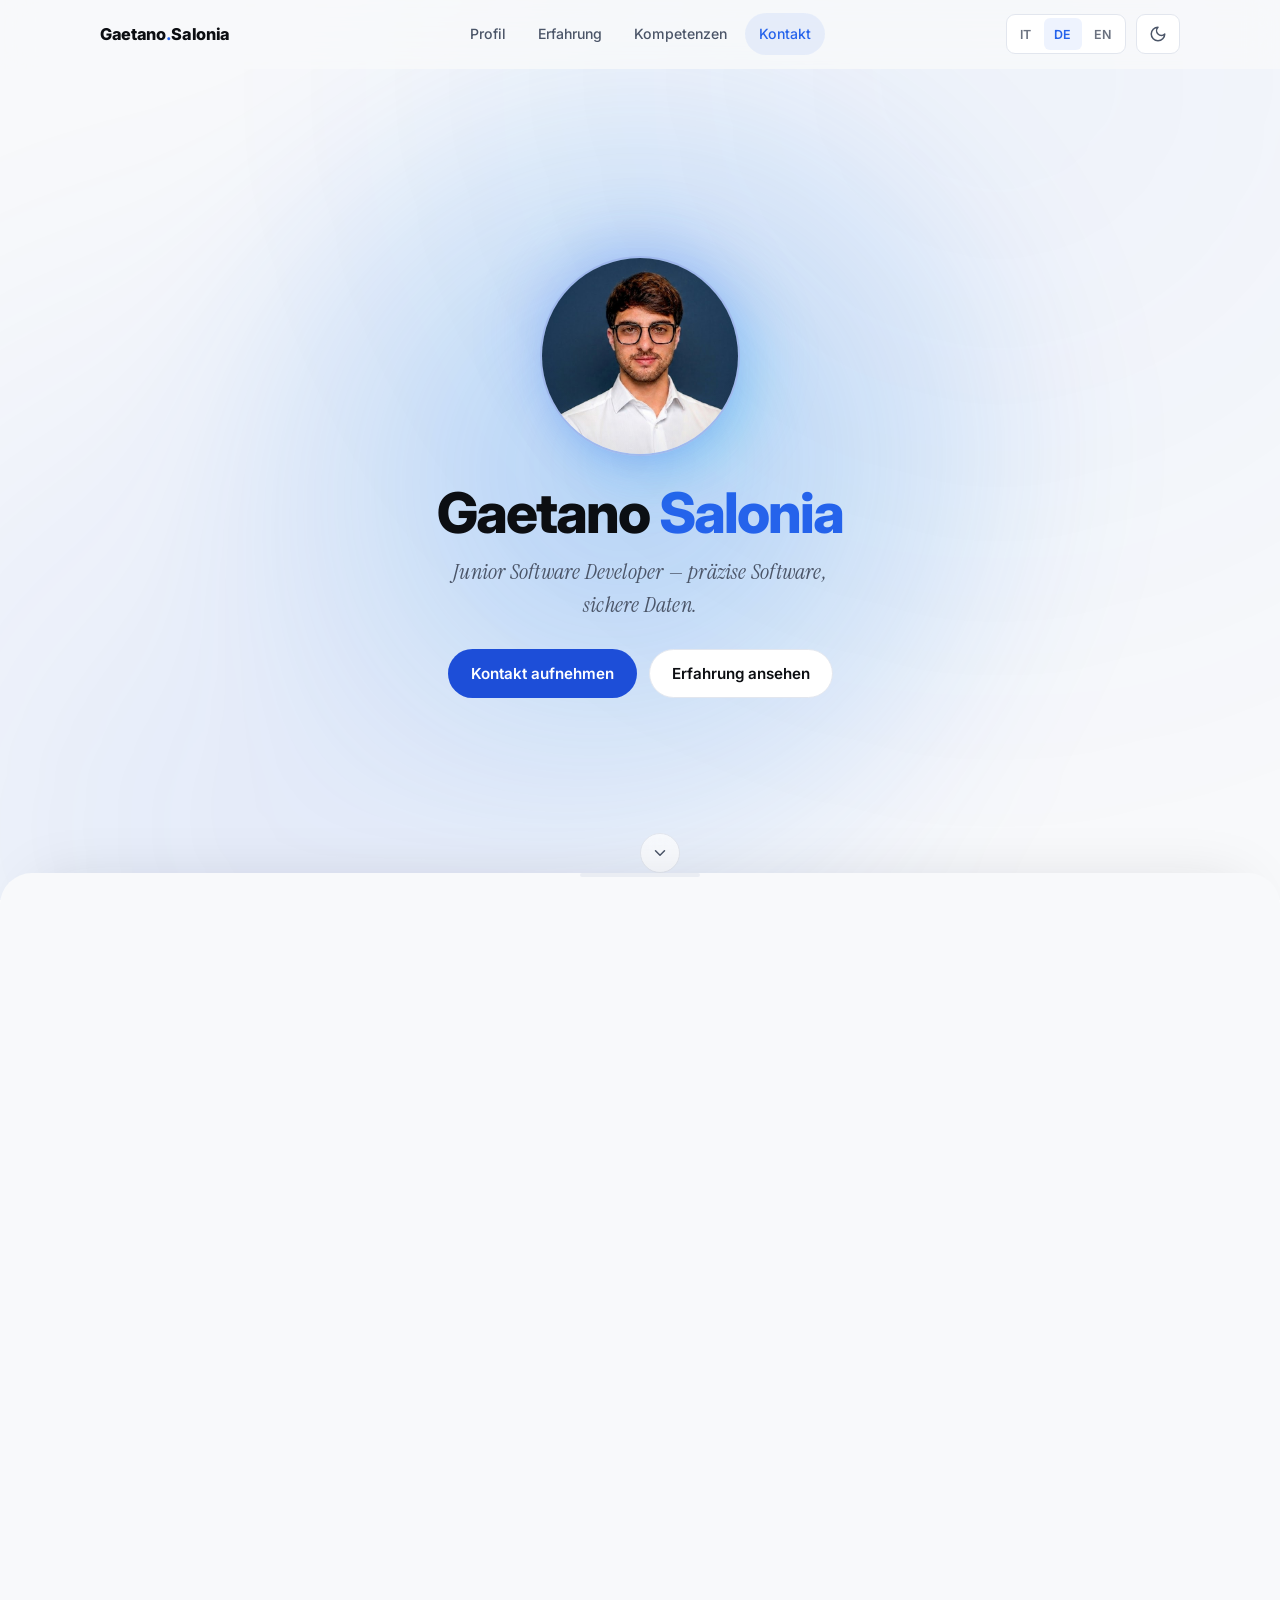
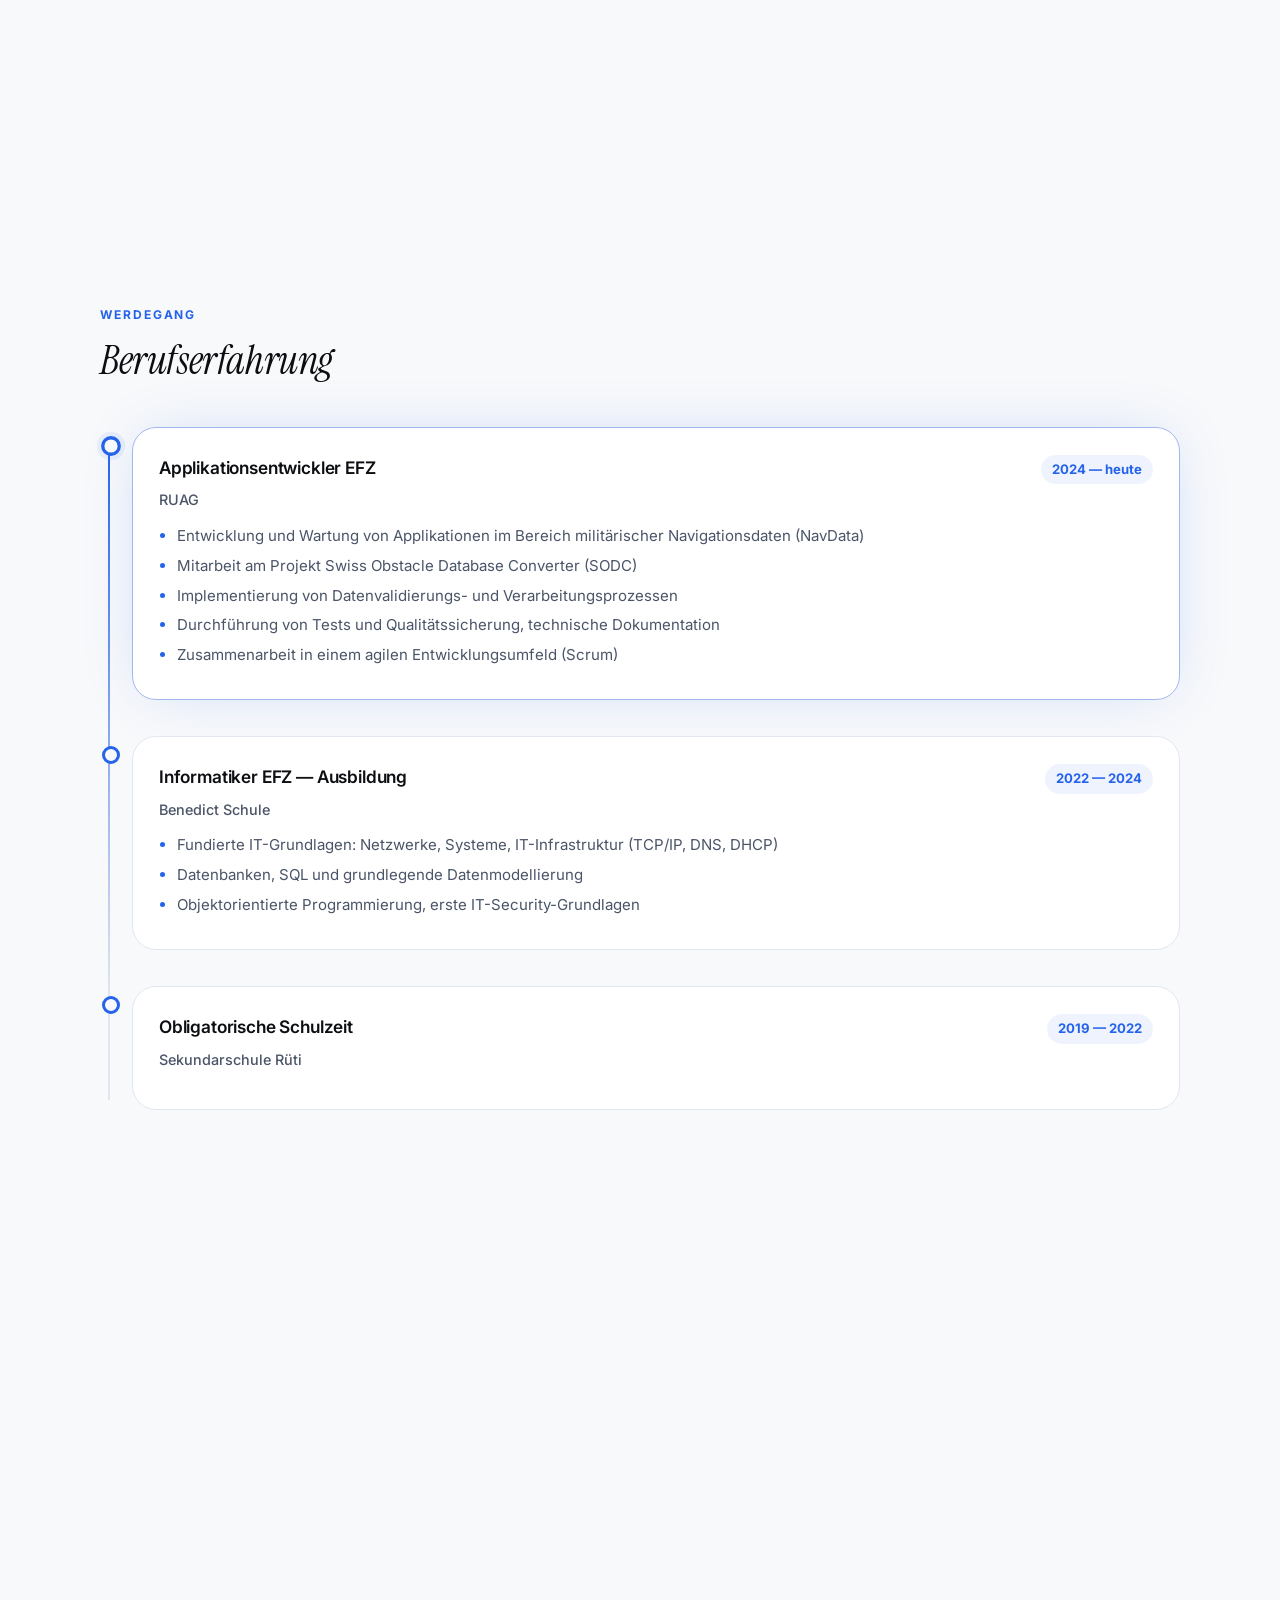
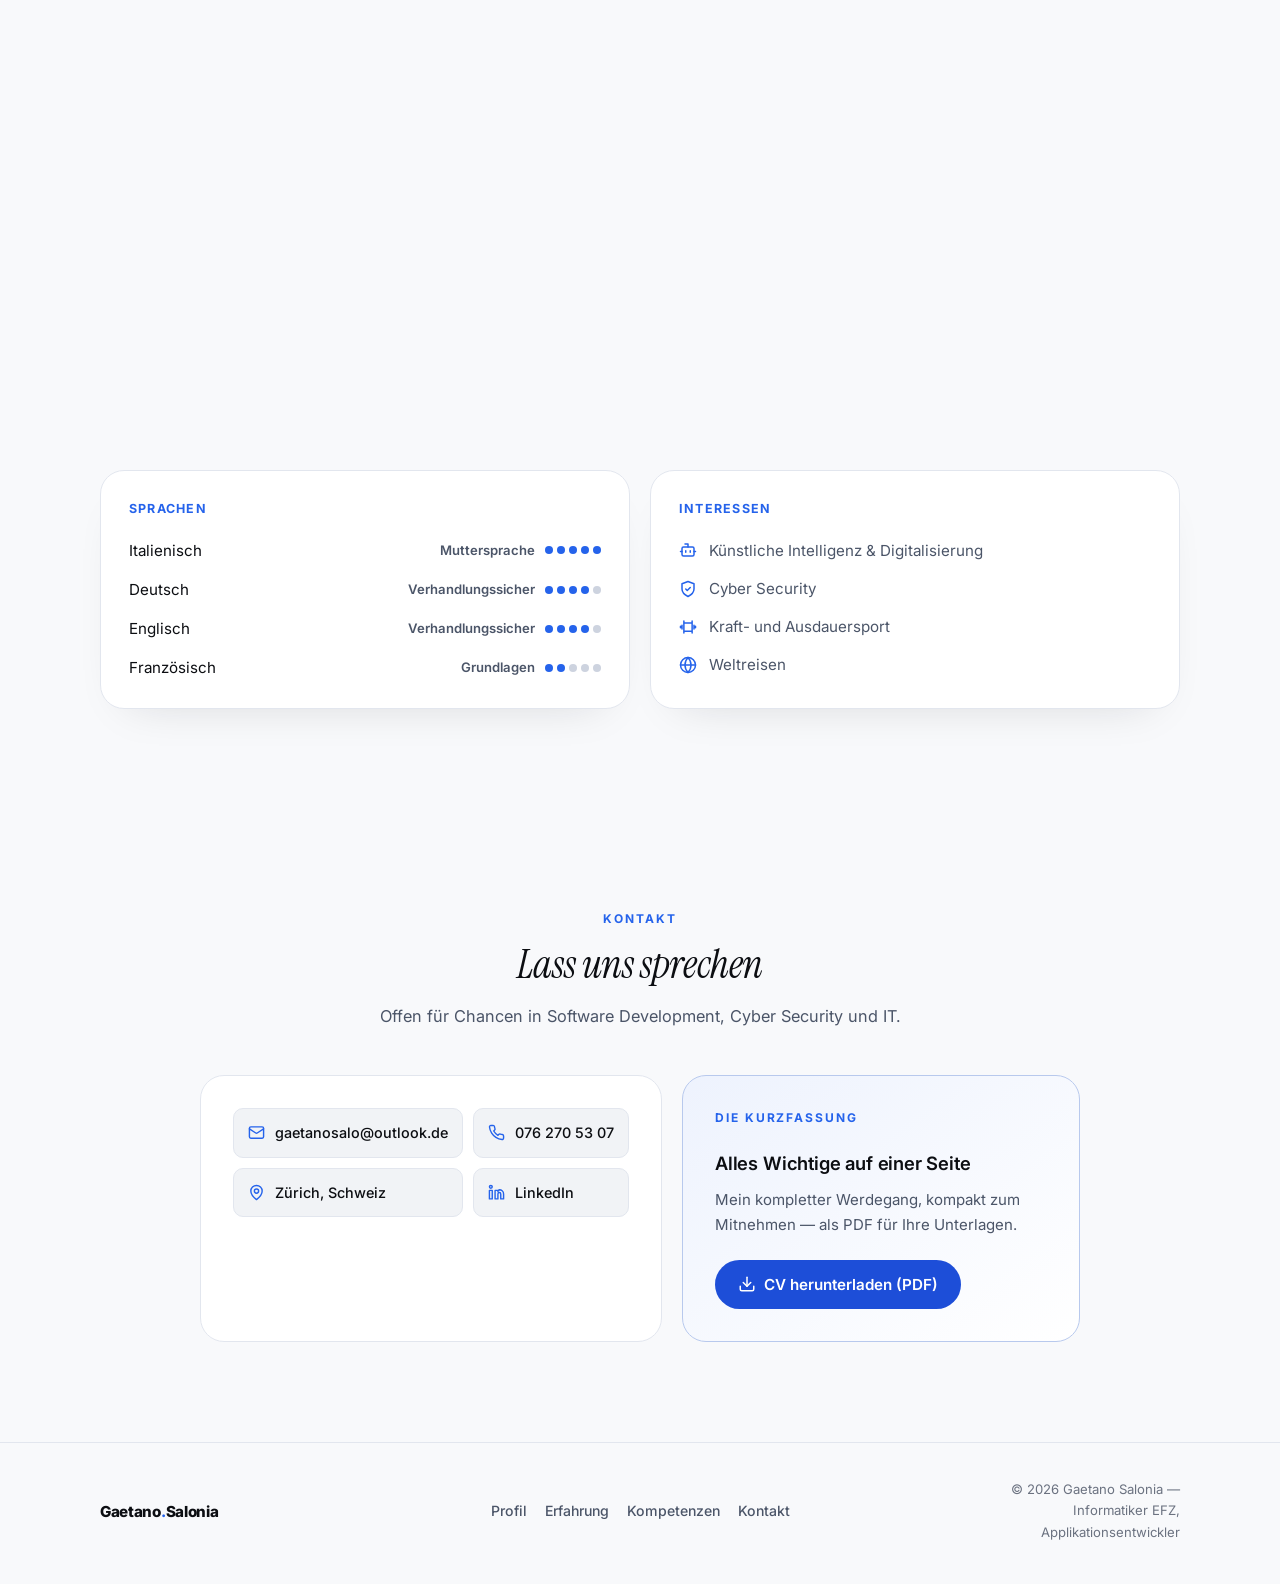
==== index.html @ 96f7722b "Redesign portfolio with minimal landing and split production assets. Refactor the site into index.ht" ====
<!DOCTYPE html>
<html lang="de" data-theme="dark">
<head>
  <meta charset="UTF-8" />
  <meta name="viewport" content="width=device-width, initial-scale=1.0" />
  <title>Gaetano Salonia — Applikationsentwickler EFZ</title>
  <meta name="description" content="Portfolio von Gaetano Salonia, Applikationsentwickler EFZ mit Fokus auf Softwareentwicklung, Datenqualität und Cyber Security." />
  <meta property="og:title" content="Gaetano Salonia — Applikationsentwickler EFZ" />
  <meta property="og:description" content="Portfolio von Gaetano Salonia — Junior Software Developer mit Fokus auf präzise Software, sichere Daten und Cyber Security." />
  <meta property="og:type" content="website" />
  <meta property="og:locale" content="de_CH" />
  <meta name="twitter:card" content="summary_large_image" />
  <link rel="icon" href="favicon.svg" type="image/svg+xml" />
  <link rel="preconnect" href="https://fonts.googleapis.com" />
  <link rel="preconnect" href="https://fonts.gstatic.com" crossorigin />
  <link href="https://fonts.googleapis.com/css2?family=Instrument+Serif:ital@0;1&family=Inter:wght@300;400;500;600;700;800&display=swap" rel="stylesheet" />
  <link rel="stylesheet" href="css/styles.css" />
</head>
<body>
<div class="scroll-progress" aria-hidden="true"></div>

  <nav class="nav" id="siteNav" aria-label="Hauptnavigation">
    <div class="container nav-inner">
      <a class="brand" href="#top">Gaetano<span>.</span>Salonia</a>
      <div class="menu" id="menu">
        <a href="#profil" data-i18n="nav.profil">Profil</a>
        <a href="#erfahrung" data-i18n="nav.erfahrung">Erfahrung</a>
        <a href="#kompetenzen" data-i18n="nav.kompetenzen">Kompetenzen</a>
        <a href="#kontakt" data-i18n="nav.kontakt">Kontakt</a>
      </div>
      <div class="nav-tools">
        <button class="menu-toggle" id="menuToggle" aria-label="Menü öffnen" aria-expanded="false" aria-controls="menu">
          <span class="menu-toggle-bar"></span>
          <span class="menu-toggle-bar"></span>
        </button>
        <div class="lang-switch" role="group" aria-label="Sprache wählen">
          <button class="lang-btn" data-lang="it">IT</button>
          <button class="lang-btn active" data-lang="de">DE</button>
          <button class="lang-btn" data-lang="en">EN</button>
        </div>
        <button class="theme-toggle" id="themeToggle" aria-label="Farbschema wechseln">
          <svg class="icon-sun" xmlns="http://www.w3.org/2000/svg" viewBox="0 0 24 24" fill="none" stroke="currentColor" stroke-width="2" stroke-linecap="round" stroke-linejoin="round"><circle cx="12" cy="12" r="4"/><path d="M12 2v2M12 20v2M4.93 4.93l1.41 1.41M17.66 17.66l1.41 1.41M2 12h2M20 12h2M6.34 17.66l-1.41 1.41M19.07 4.93l-1.41 1.41"/></svg>
          <svg class="icon-moon" xmlns="http://www.w3.org/2000/svg" viewBox="0 0 24 24" fill="none" stroke="currentColor" stroke-width="2" stroke-linecap="round" stroke-linejoin="round"><path d="M12 3a6 6 0 0 0 9 9 9 9 0 1 1-9-9Z"/></svg>
        </button>
      </div>
    </div>
  </nav>

  <div class="hero-bg" aria-hidden="true"></div>

  <header class="hero" id="top">
    <div class="hero-inner">
      <div class="hero-photo reveal" style="--reveal-delay: 0ms;">
        <div class="photo-clip">
          <img class="hero-img hero-img--dark" src="assets/photo-dark.png" alt="Porträtfoto von Gaetano Salonia" width="600" height="600" decoding="async" />
          <img class="hero-img hero-img--light" src="assets/photo-light.png" alt="Porträtfoto von Gaetano Salonia" width="600" height="600" decoding="async" />
        </div>
      </div>
      <h1 class="reveal" style="--reveal-delay: 80ms;">Gaetano <span class="accent">Salonia</span></h1>
      <p class="hero-tagline reveal" style="--reveal-delay: 140ms;" data-i18n="hero.tagline">Junior Software Developer — präzise Software, sichere Daten.</p>
      <div class="cta-row reveal" style="--reveal-delay: 200ms;">
        <a class="btn primary" href="#kontakt" data-i18n="hero.btn1">Kontakt aufnehmen</a>
        <a class="btn" href="#erfahrung" data-i18n="hero.btn2">Erfahrung ansehen</a>
      </div>
    </div>
    <a class="hero-scroll reveal" href="#profil" aria-label="Nach unten scrollen" style="--reveal-delay: 280ms;">
      <svg xmlns="http://www.w3.org/2000/svg" viewBox="0 0 24 24" fill="none" stroke="currentColor" stroke-width="2" stroke-linecap="round" stroke-linejoin="round"><path d="m6 9 6 6 6-6"/></svg>
    </a>
  </header>
  <main class="site-main">

  <section id="profil" class="section container">
    <header class="section-head reveal">
      <div class="eyebrow" data-i18n="profil.eyebrow">Profil</div>
      <h2 data-i18n="profil.title">Wer ich bin</h2>
    </header>
    <div class="profile-body reveal">
      <p class="section-lead" data-i18n="profil.text">
      Motiviert, lernbereit und eigenständig — ich bin überzeugt, durch mein Engagement einen echten Mehrwert für Ihr Unternehmen zu schaffen. Fundierte Erfahrung mit sicherheitsrelevanten Daten und Prozessen im Bereich militärischer Navigationsdaten, mit besonderem Interesse an Cyber Security.
      </p>
    <div class="highlights">
      <div class="highlight reveal">
        <div class="icon">
          <svg xmlns="http://www.w3.org/2000/svg" viewBox="0 0 24 24" fill="none" stroke="currentColor" stroke-width="2" stroke-linecap="round" stroke-linejoin="round"><circle cx="12" cy="12" r="10"/><circle cx="12" cy="12" r="6"/><circle cx="12" cy="12" r="2"/></svg>
        </div>
        <h3 data-i18n="hl1.title">Präzision</h3>
        <p data-i18n="hl1.text">Arbeit mit Navigationsdaten hat mich gelehrt, worauf es wirklich ankommt: Genauigkeit in jedem Detail.</p>
      </div>
      <div class="highlight reveal" style="--reveal-delay: 80ms;">
        <div class="icon">
          <svg xmlns="http://www.w3.org/2000/svg" viewBox="0 0 24 24" fill="none" stroke="currentColor" stroke-width="2" stroke-linecap="round" stroke-linejoin="round"><path d="M12 22s8-4 8-10V5l-8-3-8 3v7c0 6 8 10 8 10Z"/></svg>
        </div>
        <h3 data-i18n="hl2.title">Sicherheit</h3>
        <p data-i18n="hl2.text">Sicherheit beginnt mit sauberem Code — mein Ziel ist die Weiterentwicklung Richtung Cyber Security.</p>
      </div>
      <div class="highlight reveal" style="--reveal-delay: 160ms;">
        <div class="icon">
          <svg xmlns="http://www.w3.org/2000/svg" viewBox="0 0 24 24" fill="none" stroke="currentColor" stroke-width="2" stroke-linecap="round" stroke-linejoin="round"><path d="M22 12h-4l-3 9L9 3l-3 9H2"/></svg>
        </div>
        <h3 data-i18n="hl3.title">Lernbereitschaft</h3>
        <p data-i18n="hl3.text">Lernbereitschaft ist mein produktivstes Tool — neue Technologien nehme ich schnell und praxisnah auf.</p>
      </div>
    </div>
    </div>
  </section>

  <section id="erfahrung" class="section container">
    <header class="section-head reveal">
      <div class="eyebrow" data-i18n="erfahrung.eyebrow">Werdegang</div>
      <h2 data-i18n="erfahrung.title">Berufserfahrung</h2>
    </header>
    <div class="timeline">
      <div class="timeline-item timeline-item--current reveal">
        <article class="timeline-card">
          <div class="timeline-top">
            <h3 data-i18n="exp1.role">Applikationsentwickler EFZ</h3>
            <span class="timeline-date">2024 — <span data-i18n="exp1.now">heute</span></span>
          </div>
          <div class="timeline-org">RUAG</div>
          <ul>
            <li data-i18n="exp1.l1">Entwicklung und Wartung von Applikationen im Bereich militärischer Navigationsdaten (NavData)</li>
            <li data-i18n="exp1.l2">Mitarbeit am Projekt Swiss Obstacle Database Converter (SODC)</li>
            <li data-i18n="exp1.l3">Implementierung von Datenvalidierungs- und Verarbeitungsprozessen</li>
            <li data-i18n="exp1.l4">Durchführung von Tests und Qualitätssicherung, technische Dokumentation</li>
            <li data-i18n="exp1.l5">Zusammenarbeit in einem agilen Entwicklungsumfeld (Scrum)</li>
          </ul>
        </article>
      </div>
      <div class="timeline-item reveal" style="--reveal-delay: 80ms;">
        <article class="timeline-card">
          <div class="timeline-top">
            <h3 data-i18n="exp2.role">Informatiker EFZ — Ausbildung</h3>
            <span class="timeline-date">2022 — 2024</span>
          </div>
          <div class="timeline-org">Benedict Schule</div>
          <ul>
            <li data-i18n="exp2.l1">Fundierte IT-Grundlagen: Netzwerke, Systeme, IT-Infrastruktur (TCP/IP, DNS, DHCP)</li>
            <li data-i18n="exp2.l2">Datenbanken, SQL und grundlegende Datenmodellierung</li>
            <li data-i18n="exp2.l3">Objektorientierte Programmierung, erste IT-Security-Grundlagen</li>
          </ul>
        </article>
      </div>
      <div class="timeline-item reveal" style="--reveal-delay: 160ms;">
        <article class="timeline-card">
          <div class="timeline-top">
            <h3 data-i18n="exp3.role">Obligatorische Schulzeit</h3>
            <span class="timeline-date">2019 — 2022</span>
          </div>
          <div class="timeline-org">Sekundarschule Rüti</div>
        </article>
      </div>
    </div>
  </section>

  <section id="kompetenzen" class="section container">
    <header class="section-head reveal">
      <div class="eyebrow" data-i18n="komp.eyebrow">Skills</div>
      <h2 data-i18n="komp.title">Kompetenzen</h2>
    </header>
    <div class="skill-grid">
      <div class="skill-group reveal">
        <div class="skill-cat" data-i18n="cat.prog">Programmierung</div>
        <div class="chips">
          <span class="chip">C++</span><span class="chip">Java</span><span class="chip">JavaScript</span>
          <span class="chip">TypeScript</span><span class="chip">Python</span><span class="chip">SQL</span>
        </div>
      </div>
      <div class="skill-group reveal" style="--reveal-delay: 60ms;">
        <div class="skill-cat" data-i18n="cat.web">Web Technologien</div>
        <div class="chips">
          <span class="chip">HTML5</span><span class="chip">CSS3</span><span class="chip">React</span>
          <span class="chip">Node.js</span><span class="chip">REST APIs</span><span class="chip">JSON</span>
        </div>
      </div>
      <div class="skill-group reveal" style="--reveal-delay: 120ms;">
        <div class="skill-cat" data-i18n="cat.db">Datenbanken &amp; Systeme</div>
        <div class="chips">
          <span class="chip" data-i18n="chip.datamodel">SQL &amp; Datenmodellierung</span><span class="chip" data-i18n="chip.datavalid">Datenvalidierung</span>
          <span class="chip">Windows</span><span class="chip">Linux</span>
        </div>
      </div>
      <div class="skill-group reveal" style="--reveal-delay: 180ms;">
        <div class="skill-cat" data-i18n="cat.net">Netzwerke &amp; Sicherheit</div>
        <div class="chips">
          <span class="chip">TCP/IP</span><span class="chip">DNS</span><span class="chip">DHCP</span>
          <span class="chip" data-i18n="chip.itsec">IT-Sicherheitsgrundlagen</span>
        </div>
      </div>
      <div class="skill-group reveal" style="--reveal-delay: 240ms;">
        <div class="skill-cat" data-i18n="cat.tools">Tools &amp; Methoden</div>
        <div class="chips">
          <span class="chip">Git</span><span class="chip">Docker</span><span class="chip">Microsoft 365</span>
          <span class="chip" data-i18n="chip.ai">KI-gestützte Automatisierung</span><span class="chip">Scrum</span>
        </div>
      </div>
      <div class="skill-group reveal" style="--reveal-delay: 300ms;">
        <div class="skill-cat" data-i18n="cat.soft">Soft Skills</div>
        <div class="chips">
          <span class="chip" data-i18n="chip.learn">Hohe Lernbereitschaft</span><span class="chip" data-i18n="chip.team">Teamfähigkeit</span>
          <span class="chip" data-i18n="chip.analytic">Analytisches Denken</span><span class="chip" data-i18n="chip.self">Selbstständigkeit</span>
        </div>
      </div>
    </div>
  </section>

  <section class="section container">
    <div class="grid-2">
      <div class="card reveal">
        <div class="skill-cat" data-i18n="lang.title">Sprachen</div>
        <div class="lang-list">
          <div class="lang-item">
            <span data-i18n="lang.it">Italienisch</span>
            <div class="lang-level"><span data-i18n="level.native">Muttersprache</span><div class="level-dots"><i class="on"></i><i class="on"></i><i class="on"></i><i class="on"></i><i class="on"></i></div></div>
          </div>
          <div class="lang-item">
            <span data-i18n="lang.de">Deutsch</span>
            <div class="lang-level"><span data-i18n="level.fluent">Verhandlungssicher</span><div class="level-dots"><i class="on"></i><i class="on"></i><i class="on"></i><i class="on"></i><i></i></div></div>
          </div>
          <div class="lang-item">
            <span data-i18n="lang.en">Englisch</span>
            <div class="lang-level"><span data-i18n="level.fluent2">Verhandlungssicher</span><div class="level-dots"><i class="on"></i><i class="on"></i><i class="on"></i><i class="on"></i><i></i></div></div>
          </div>
          <div class="lang-item">
            <span data-i18n="lang.fr">Französisch</span>
            <div class="lang-level"><span data-i18n="level.basic">Grundlagen</span><div class="level-dots"><i class="on"></i><i class="on"></i><i></i><i></i><i></i></div></div>
          </div>
        </div>
      </div>
      <div class="card reveal" style="--reveal-delay: 100ms;">
        <div class="skill-cat" data-i18n="interests.title">Interessen</div>
        <ul class="interest-list">
          <li>
            <svg xmlns="http://www.w3.org/2000/svg" viewBox="0 0 24 24" fill="none" stroke="currentColor" stroke-width="2" stroke-linecap="round" stroke-linejoin="round"><path d="M12 8V4H8"/><rect width="16" height="12" x="4" y="8" rx="2"/><path d="M2 14h2M20 14h2M15 13v2M9 13v2"/></svg>
            <span data-i18n="interests.i1">Künstliche Intelligenz &amp; Digitalisierung</span>
          </li>
          <li>
            <svg xmlns="http://www.w3.org/2000/svg" viewBox="0 0 24 24" fill="none" stroke="currentColor" stroke-width="2" stroke-linecap="round" stroke-linejoin="round"><path d="M12 22s8-4 8-10V5l-8-3-8 3v7c0 6 8 10 8 10Z"/><path d="m9 12 2 2 4-4"/></svg>
            <span data-i18n="interests.i2">Cyber Security</span>
          </li>
          <li>
            <svg xmlns="http://www.w3.org/2000/svg" viewBox="0 0 24 24" fill="none" stroke="currentColor" stroke-width="2" stroke-linecap="round" stroke-linejoin="round"><path d="M6.5 6.5h11M6.5 17.5h11M4 9.5v5M20 9.5v5M2 11v2M22 11v2M6.5 4v16M17.5 4v16"/></svg>
            <span data-i18n="interests.i3">Kraft- und Ausdauersport</span>
          </li>
          <li>
            <svg xmlns="http://www.w3.org/2000/svg" viewBox="0 0 24 24" fill="none" stroke="currentColor" stroke-width="2" stroke-linecap="round" stroke-linejoin="round"><circle cx="12" cy="12" r="10"/><path d="M12 2a14.5 14.5 0 0 0 0 20 14.5 14.5 0 0 0 0-20"/><path d="M2 12h20"/></svg>
            <span data-i18n="interests.i4">Weltreisen</span>
          </li>
        </ul>
      </div>
    </div>
  </section>

  <section id="kontakt" class="section contact container">
    <header class="section-head section-head--center reveal">
      <div class="eyebrow" data-i18n="contact.eyebrow">Kontakt</div>
      <h2 data-i18n="contact.title">Lass uns sprechen</h2>
      <p class="section-lead" data-i18n="contact.subtitle">Offen für Chancen in Software Development, Cyber Security und IT.</p>
    </header>
    <div class="contact-panel reveal">
      <div class="panel-card contact-card">
        <div class="contact-links">
          <a href="mailto:gaetanosalo@outlook.de">
            <svg xmlns="http://www.w3.org/2000/svg" viewBox="0 0 24 24" fill="none" stroke="currentColor" stroke-width="2" stroke-linecap="round" stroke-linejoin="round"><rect width="20" height="16" x="2" y="4" rx="2"/><path d="m22 7-8.97 5.7a1.94 1.94 0 0 1-2.06 0L2 7"/></svg>
            <span>gaetanosalo@outlook.de</span>
          </a>
          <a href="tel:+41762705307">
            <svg xmlns="http://www.w3.org/2000/svg" viewBox="0 0 24 24" fill="none" stroke="currentColor" stroke-width="2" stroke-linecap="round" stroke-linejoin="round"><path d="M22 16.92v3a2 2 0 0 1-2.18 2 19.79 19.79 0 0 1-8.63-3.07 19.5 19.5 0 0 1-6-6 19.79 19.79 0 0 1-3.07-8.67A2 2 0 0 1 4.11 2h3a2 2 0 0 1 2 1.72 12.84 12.84 0 0 0 .7 2.81 2 2 0 0 1-.45 2.11L8.09 9.91a16 16 0 0 0 6 6l1.27-1.27a2 2 0 0 1 2.11-.45 12.84 12.84 0 0 0 2.81.7A2 2 0 0 1 22 16.92z"/></svg>
            <span>076 270 53 07</span>
          </a>
          <a href="https://maps.google.com/?q=Z%C3%BCrich" target="_blank" rel="noopener">
            <svg xmlns="http://www.w3.org/2000/svg" viewBox="0 0 24 24" fill="none" stroke="currentColor" stroke-width="2" stroke-linecap="round" stroke-linejoin="round"><path d="M20 10c0 6-8 12-8 12s-8-6-8-12a8 8 0 0 1 16 0Z"/><circle cx="12" cy="10" r="3"/></svg>
            <span data-i18n="contact.location">Zürich, Schweiz</span>
          </a>
          <a href="https://www.linkedin.com/in/gaetano-salonia" target="_blank" rel="noopener">
            <svg xmlns="http://www.w3.org/2000/svg" viewBox="0 0 24 24" fill="none" stroke="currentColor" stroke-width="2" stroke-linecap="round" stroke-linejoin="round"><path d="M16 8a6 6 0 0 1 6 6v7h-4v-7a2 2 0 0 0-2-2 2 2 0 0 0-2 2v7h-4V9h4v1.5A6 6 0 0 1 16 8z"/><rect width="4" height="12" x="2" y="9"/><circle cx="4" cy="4" r="2"/></svg>
            <span>LinkedIn</span>
          </a>
        </div>
      </div>
      <div class="panel-card cv-card">
        <div class="eyebrow" data-i18n="cv.eyebrow">Die Kurzfassung</div>
        <h3 data-i18n="cv.title">Alles Wichtige auf einer Seite</h3>
        <p data-i18n="cv.text">Mein kompletter Werdegang, kompakt zum Mitnehmen — als PDF für Ihre Unterlagen.</p>
        <a class="btn primary" href="cv-gaetano-salonia.pdf" download>
          <svg xmlns="http://www.w3.org/2000/svg" viewBox="0 0 24 24" fill="none" stroke="currentColor" stroke-width="2" stroke-linecap="round" stroke-linejoin="round"><path d="M21 15v4a2 2 0 0 1-2 2H5a2 2 0 0 1-2-2v-4"/><polyline points="7 10 12 15 17 10"/><line x1="12" x2="12" y1="15" y2="3"/></svg>
          <span data-i18n="cv.btn">CV herunterladen (PDF)</span>
        </a>
      </div>
    </div>
  </section>
  </main>

  <footer class="footer">
    <div class="container footer-inner">
      <a class="footer-brand" href="#top">Gaetano<span>.</span>Salonia</a>
      <nav class="footer-nav" aria-label="Footer">
        <a href="#profil" data-i18n="nav.profil">Profil</a>
        <a href="#erfahrung" data-i18n="nav.erfahrung">Erfahrung</a>
        <a href="#kompetenzen" data-i18n="nav.kompetenzen">Kompetenzen</a>
        <a href="#kontakt" data-i18n="nav.kontakt">Kontakt</a>
      </nav>
      <p class="footer-copy" data-i18n="footnote">© 2026 Gaetano Salonia — Informatiker EFZ, Applikationsentwickler</p>
    </div>
  </footer>
  <script src="js/main.js" defer></script>
</body>
</html>
---- css/styles.css ----
:root {
      --font: "Inter", system-ui, sans-serif;
      --font-serif: "Instrument Serif", Georgia, serif;
      --mx: 50%;
      --my: 50%;
      --bg-opacity: 1;
      --nav-height: 68px;
      --section-py: 100px;
      --radius: 16px;
      --radius-sm: 10px;
      --radius-lg: 24px;
      --ease: cubic-bezier(0.22, 1, 0.36, 1);
      --dur: 250ms;
    }

    [data-theme="dark"] {
      --color-background: #080a0f;
      --color-surface: #0e1118;
      --color-surface-2: #141824;
      --color-foreground: #f0f4fa;
      --color-muted: #94a0b8;
      --color-subtle: #64708a;
      --color-accent: #5b9cf6;
      --color-accent-strong: #3b82f6;
      --color-on-accent: #061120;
      --color-border: #1e2433;
      --color-border-strong: #2d3548;
      --color-accent-soft: rgba(91, 156, 246, 0.1);
      --shadow-card: 0 24px 60px -36px rgba(0, 0, 0, 0.85);
      --shadow-glow: 0 0 80px -20px color-mix(in srgb, var(--color-accent) 35%, transparent);
      --nav-bg: rgba(8, 10, 15, 0.72);
    }

    [data-theme="light"] {
      --color-background: #f8f9fb;
      --color-surface: #ffffff;
      --color-surface-2: #f1f3f6;
      --color-foreground: #0c0e12;
      --color-muted: #4b5568;
      --color-subtle: #6b7280;
      --color-accent: #2563eb;
      --color-accent-strong: #1d4ed8;
      --color-on-accent: #ffffff;
      --color-border: #e2e6ee;
      --color-border-strong: #cdd3df;
      --color-accent-soft: rgba(37, 99, 235, 0.08);
      --shadow-card: 0 20px 45px -30px rgba(24, 24, 27, 0.18);
      --shadow-glow: 0 0 60px -16px color-mix(in srgb, var(--color-accent) 25%, transparent);
      --nav-bg: rgba(248, 249, 251, 0.82);
    }

    * { box-sizing: border-box; margin: 0; padding: 0; }

    html { scroll-behavior: smooth; }

    body {
      font-family: var(--font);
      font-size: 16px;
      line-height: 1.65;
      background: transparent;
      color: var(--color-foreground);
      -webkit-font-smoothing: antialiased;
      transition: color var(--dur) ease;
    }

    ::selection { background: var(--color-accent); color: var(--color-on-accent); }

    a { color: inherit; text-decoration: none; }
    button { font-family: inherit; cursor: pointer; }

    :focus-visible {
      outline: 2px solid var(--color-accent);
      outline-offset: 3px;
      border-radius: 6px;
    }

    .container { width: min(1080px, 92vw); margin: 0 auto; }

    /* ---------- Scroll progress ---------- */
    .scroll-progress {
      position: fixed;
      top: 0;
      left: 0;
      height: 2px;
      width: 0;
      z-index: 100;
      background: linear-gradient(90deg, var(--color-accent), #22d3ee);
      transition: width 80ms linear;
    }

    /* ---------- Nav ---------- */
    .nav {
      position: sticky;
      top: 0;
      z-index: 50;
      backdrop-filter: blur(16px);
      -webkit-backdrop-filter: blur(16px);
      background: var(--nav-bg);
      border-bottom: 1px solid transparent;
      transition: background var(--dur) ease, border-color var(--dur) ease, box-shadow var(--dur) ease;
    }

    .nav.scrolled {
      border-bottom-color: var(--color-border);
      box-shadow: 0 8px 32px -12px rgba(0, 0, 0, 0.35);
    }

    [data-theme="light"] .nav.scrolled {
      box-shadow: 0 8px 32px -12px rgba(24, 24, 27, 0.12);
    }

    .nav-inner {
      display: grid;
      grid-template-columns: 1fr auto 1fr;
      align-items: center;
      min-height: var(--nav-height);
      gap: 16px;
    }

    .brand { justify-self: start; }
    .menu { justify-self: center; }
    .nav-tools { justify-self: end; }

    .brand { font-weight: 800; letter-spacing: -0.02em; font-size: 1.02rem; }
    .brand span { color: var(--color-accent); }

    .menu { display: flex; gap: 4px; }

    .menu a {
      padding: 9px 14px;
      border-radius: 999px;
      color: var(--color-muted);
      font-size: 0.88rem;
      font-weight: 500;
      transition: color var(--dur) ease, background var(--dur) ease;
    }

    .menu a:hover { color: var(--color-foreground); background: var(--color-accent-soft); }
    .menu a.active { color: var(--color-accent); background: var(--color-accent-soft); }

    .menu-toggle {
      display: none;
      width: 44px;
      height: 40px;
      align-items: center;
      justify-content: center;
      flex-direction: column;
      gap: 6px;
      border: 1px solid var(--color-border);
      border-radius: 9px;
      background: var(--color-surface);
      color: var(--color-foreground);
      transition: border-color var(--dur) ease, background var(--dur) ease;
    }

    .menu-toggle-bar {
      display: block;
      width: 18px;
      height: 2px;
      background: currentColor;
      border-radius: 2px;
      transition: transform var(--dur) var(--ease), opacity var(--dur) ease;
    }

    .nav.open .menu-toggle-bar:first-child { transform: translateY(4px) rotate(45deg); }
    .nav.open .menu-toggle-bar:last-child { transform: translateY(-4px) rotate(-45deg); }

    .nav-tools { display: flex; align-items: center; gap: 10px; }

    .lang-switch {
      display: flex;
      gap: 2px;
      border: 1px solid var(--color-border);
      border-radius: 9px;
      padding: 3px;
      background: var(--color-surface);
    }

    .lang-btn {
      border: none;
      background: transparent;
      color: var(--color-subtle);
      font-size: 0.78rem;
      font-weight: 600;
      letter-spacing: 0.04em;
      padding: 7px 10px;
      min-height: 32px;
      border-radius: 6px;
      transition: color var(--dur) ease, background var(--dur) ease;
    }

    .lang-btn:hover { color: var(--color-foreground); }
    .lang-btn.active { background: var(--color-accent-soft); color: var(--color-accent); }

    .theme-toggle {
      width: 44px;
      height: 40px;
      display: inline-flex;
      align-items: center;
      justify-content: center;
      border: 1px solid var(--color-border);
      border-radius: 9px;
      background: var(--color-surface);
      color: var(--color-muted);
      transition: color var(--dur) ease, border-color var(--dur) ease, transform var(--dur) var(--ease);
    }

    .theme-toggle:hover { color: var(--color-accent); border-color: var(--color-border-strong); transform: translateY(-1px); }
    .theme-toggle svg { width: 18px; height: 18px; }
    [data-theme="dark"] .icon-moon { display: none; }
    [data-theme="light"] .icon-sun { display: none; }

    /* ---------- Aurora background ---------- */
    .hero-bg {
      position: fixed;
      inset: 0;
      z-index: -1;
      pointer-events: none;
      overflow: hidden;
      background: var(--color-background);
      opacity: var(--bg-opacity);
      transition: opacity 600ms var(--ease);
    }

    .hero-bg::before,
    .hero-bg::after {
      content: "";
      position: absolute;
      inset: -20%;
      will-change: transform;
    }

    .hero-bg::before {
      background:
        radial-gradient(circle at var(--mx) var(--my), color-mix(in srgb, var(--color-accent) 42%, transparent), transparent 42%),
        radial-gradient(circle at calc(100% - var(--mx)) calc(100% - var(--my)), color-mix(in srgb, #22d3ee 28%, transparent), transparent 38%),
        radial-gradient(circle at 30% 80%, color-mix(in srgb, var(--color-accent) 18%, transparent), transparent 45%);
      filter: blur(72px);
      opacity: 0.85;
    }

    .hero-bg::after {
      background: radial-gradient(circle at 70% 20%, color-mix(in srgb, var(--color-accent) 12%, transparent), transparent 50%);
      filter: blur(100px);
      opacity: 0.6;
    }

    [data-theme="light"] .hero-bg::before { opacity: 0.55; }
    [data-theme="light"] .hero-bg::after { opacity: 0.4; }

    /* ---------- Hero ---------- */
    .hero {
      position: relative;
      z-index: 1;
      display: flex;
      align-items: center;
      justify-content: center;
      min-height: calc(100dvh - 68px);
      padding: 48px 24px 64px;
      text-align: center;
    }

    .hero-inner {
      display: flex;
      flex-direction: column;
      align-items: center;
      max-width: 560px;
      width: 100%;
    }

    .hero h1 {
      font-size: clamp(2.4rem, 6vw, 3.5rem);
      font-weight: 800;
      line-height: 1.04;
      letter-spacing: -0.035em;
      margin-bottom: 14px;
    }

    h1 .accent { color: var(--color-accent); }

    .hero-tagline {
      font-family: var(--font-serif);
      font-size: clamp(1.1rem, 2.5vw, 1.35rem);
      font-style: italic;
      color: var(--color-muted);
      letter-spacing: 0.01em;
      line-height: 1.5;
      max-width: 42ch;
      margin-bottom: 28px;
    }

    .cta-row {
      display: flex;
      flex-wrap: wrap;
      gap: 12px;
      justify-content: center;
    }

    .btn {
      display: inline-flex;
      align-items: center;
      justify-content: center;
      gap: 8px;
      min-height: 46px;
      padding: 11px 22px;
      border-radius: 999px;
      border: 1px solid var(--color-border);
      background: var(--color-surface);
      color: var(--color-foreground);
      font-weight: 600;
      font-size: 0.95rem;
      transition: transform var(--dur) var(--ease), box-shadow var(--dur) ease, border-color var(--dur) ease, background var(--dur) ease;
    }

    .btn:hover { transform: translateY(-2px); border-color: var(--color-border-strong); }
    .btn:active { transform: translateY(0) scale(0.98); }

    .btn.primary {
      background: var(--color-accent-strong);
      border-color: transparent;
      color: var(--color-on-accent);
    }

    .btn.primary:hover { box-shadow: 0 12px 28px -12px var(--color-accent-strong); }

    .hero-scroll {
      position: absolute;
      bottom: 28px;
      left: 50%;
      transform: translateX(-50%);
      width: 40px;
      height: 40px;
      display: flex;
      align-items: center;
      justify-content: center;
      border: 1px solid var(--color-border);
      border-radius: 999px;
      color: var(--color-muted);
      background: color-mix(in srgb, var(--color-surface) 70%, transparent);
      backdrop-filter: blur(8px);
      animation: bob 2.4s ease-in-out infinite;
      transition: color var(--dur) ease, border-color var(--dur) ease;
    }

    .hero-scroll:hover { color: var(--color-accent); border-color: var(--color-accent); }
    .hero-scroll svg { width: 18px; height: 18px; }

    @keyframes bob {
      0%, 100% { transform: translateX(-50%) translateY(0); }
      50% { transform: translateX(-50%) translateY(6px); }
    }

    .hero-photo {
      position: relative;
      width: min(200px, 52vw);
      aspect-ratio: 1;
      margin-bottom: 28px;
    }

    .hero-photo::before {
      content: "";
      position: absolute;
      inset: -18%;
      border-radius: 50%;
      background:
        radial-gradient(circle at 50% 40%, color-mix(in srgb, var(--color-accent) 35%, transparent), transparent 65%),
        radial-gradient(circle at 70% 70%, color-mix(in srgb, #22d3ee 20%, transparent), transparent 55%);
      filter: blur(24px);
      z-index: 0;
    }

    .photo-clip {
      position: relative;
      z-index: 1;
      width: 100%;
      height: 100%;
      border-radius: 50%;
      border: 2px solid color-mix(in srgb, var(--color-accent) 35%, var(--color-border));
      overflow: hidden;
      box-shadow: 0 20px 50px -24px color-mix(in srgb, var(--color-accent) 40%, transparent);
    }

    .photo-clip::after {
      content: "";
      position: absolute;
      inset: 0;
      border-radius: 50%;
      background: radial-gradient(circle at 50% 34%, transparent 55%, rgba(0, 0, 0, 0.22) 100%);
      pointer-events: none;
    }

    [data-theme="light"] .photo-clip::after {
      background: radial-gradient(circle at 50% 34%, transparent 58%, rgba(9, 9, 11, 0.12) 100%);
    }

    .photo-clip .hero-img {
      position: absolute;
      inset: 0;
      width: 100%;
      height: 100%;
      object-fit: cover;
      object-position: center 24%;
      transform: scale(1.18);
      transform-origin: center 32%;
      transition: opacity var(--dur) ease;
    }

    .hero-img--dark { opacity: 1; }
    .hero-img--light { opacity: 0; }

    [data-theme="light"] .hero-img--dark { opacity: 0; }
    [data-theme="light"] .hero-img--light { opacity: 1; }

    /* ---------- Main content shell ---------- */
    .site-main {
      position: relative;
      z-index: 2;
      background: var(--color-background);
      border-radius: 32px 32px 0 0;
      margin-top: -28px;
      box-shadow: 0 -32px 80px -40px rgba(0, 0, 0, 0.45);
    }

    [data-theme="light"] .site-main {
      box-shadow: 0 -24px 60px -40px rgba(24, 24, 27, 0.15);
    }

    .site-main::before {
      content: "";
      position: absolute;
      top: 0;
      left: 50%;
      transform: translateX(-50%);
      width: min(120px, 20vw);
      height: 4px;
      border-radius: 999px;
      background: var(--color-border);
      opacity: 0.6;
    }

    /* ---------- Sections ---------- */
    .section {
      padding: var(--section-py) 0;
      position: relative;
      z-index: 1;
    }

    .section:first-child {
      padding-top: calc(var(--section-py) + 36px);
    }

    .section-head {
      margin-bottom: 44px;
      max-width: 640px;
    }

    .section-head--center {
      margin-left: auto;
      margin-right: auto;
      text-align: center;
    }

    .section-head--center .section-lead {
      margin-left: auto;
      margin-right: auto;
    }

    .eyebrow {
      font-size: 0.75rem;
      font-weight: 700;
      letter-spacing: 0.16em;
      text-transform: uppercase;
      color: var(--color-accent);
      margin-bottom: 12px;
    }

    h2 {
      font-family: var(--font-serif);
      font-size: clamp(1.75rem, 3.5vw, 2.5rem);
      font-weight: 400;
      font-style: italic;
      letter-spacing: -0.01em;
      line-height: 1.15;
      margin-bottom: 16px;
    }

    .section-lead {
      color: var(--color-muted);
      max-width: 58ch;
      font-size: 1.02rem;
      line-height: 1.7;
    }

    .section-lead:not(:last-child) { margin-bottom: 0; }

    .card {
      background: var(--color-surface);
      border: 1px solid var(--color-border);
      border-radius: var(--radius-lg);
      padding: 28px;
      box-shadow: var(--shadow-card);
      transition: border-color var(--dur) ease, transform var(--dur) var(--ease), box-shadow var(--dur) ease;
    }

    .card:hover {
      border-color: var(--color-border-strong);
      box-shadow: var(--shadow-card), var(--shadow-glow);
    }

    .card h3 { font-size: 1.05rem; margin-bottom: 6px; letter-spacing: -0.01em; }

    /* ---------- Profile ---------- */
    .profile-body {
      display: grid;
      grid-template-columns: 0.95fr 1.05fr;
      gap: 40px;
      align-items: start;
    }

    .profile-body > .section-lead {
      position: sticky;
      top: calc(var(--nav-height) + 24px);
    }

    /* ---------- Profile highlights ---------- */
    .highlights {
      display: grid;
      grid-template-columns: 1fr;
      gap: 14px;
    }

    .highlight {
      position: relative;
      overflow: hidden;
      background: var(--color-surface);
      border: 1px solid var(--color-border);
      border-radius: var(--radius-lg);
      padding: 22px 24px;
      transition: transform var(--dur) var(--ease), border-color var(--dur) ease, box-shadow var(--dur) ease;
    }

    .highlight::before {
      content: "";
      position: absolute;
      top: 0;
      left: 0;
      right: 0;
      height: 2px;
      background: linear-gradient(90deg, var(--color-accent), transparent 70%);
      opacity: 0;
      transition: opacity var(--dur) ease;
    }

    .highlight:hover {
      transform: translateY(-3px);
      border-color: color-mix(in srgb, var(--color-accent) 25%, var(--color-border));
      box-shadow: var(--shadow-glow);
    }

    .highlight:hover::before { opacity: 1; }

    .highlight .icon {
      width: 42px;
      height: 42px;
      display: inline-flex;
      align-items: center;
      justify-content: center;
      border-radius: 11px;
      background: var(--color-accent-soft);
      color: var(--color-accent);
      margin-bottom: 14px;
    }

    .highlight .icon svg { width: 21px; height: 21px; }
    .highlight h3 { font-family: var(--font); font-style: normal; font-size: 1rem; font-weight: 600; margin-bottom: 6px; }
    .highlight p { color: var(--color-muted); font-size: 0.93rem; line-height: 1.6; }

    /* ---------- Timeline ---------- */
    .timeline { position: relative; padding-left: 32px; }

    .timeline::before {
      content: "";
      position: absolute;
      left: 8px;
      top: 10px;
      bottom: 10px;
      width: 2px;
      background: linear-gradient(180deg, var(--color-accent) 0%, var(--color-border) 85%);
    }

    .timeline-item { position: relative; padding-bottom: 36px; }
    .timeline-item:last-child { padding-bottom: 0; }

    .timeline-item::before {
      content: "";
      position: absolute;
      left: -30px;
      top: 10px;
      width: 12px;
      height: 12px;
      border-radius: 50%;
      background: var(--color-background);
      border: 3px solid var(--color-accent);
      transition: transform var(--dur) var(--ease), box-shadow var(--dur) ease;
    }

    .timeline-item--current::before {
      box-shadow: 0 0 0 4px var(--color-accent-soft);
      transform: scale(1.1);
    }

    .timeline-card {
      background: var(--color-surface);
      border: 1px solid var(--color-border);
      border-radius: var(--radius-lg);
      padding: 26px;
      transition: transform var(--dur) var(--ease), border-color var(--dur) ease, box-shadow var(--dur) ease;
    }

    .timeline-item--current .timeline-card {
      border-color: color-mix(in srgb, var(--color-accent) 35%, var(--color-border));
      box-shadow: var(--shadow-glow);
    }

    .timeline-card:hover { transform: translateX(6px); border-color: var(--color-border-strong); }

    .timeline-top {
      display: flex;
      justify-content: space-between;
      align-items: baseline;
      flex-wrap: wrap;
      gap: 6px 14px;
      margin-bottom: 4px;
    }

    .timeline-top h3 {
      font-family: var(--font);
      font-style: normal;
      font-size: 1.08rem;
      font-weight: 600;
      letter-spacing: -0.01em;
    }

    .timeline-date {
      font-size: 0.82rem;
      font-weight: 700;
      color: var(--color-accent);
      background: var(--color-accent-soft);
      padding: 4px 11px;
      border-radius: 999px;
      white-space: nowrap;
    }

    .timeline-org { color: var(--color-muted); font-size: 0.9rem; font-weight: 500; margin-bottom: 12px; }

    .timeline-card ul { padding-left: 18px; color: var(--color-muted); font-size: 0.94rem; }
    .timeline-card li { margin-bottom: 5px; }
    .timeline-card li::marker { color: var(--color-accent); }

    /* ---------- Skills ---------- */
    .skill-grid {
      display: grid;
      grid-template-columns: repeat(auto-fit, minmax(300px, 1fr));
      gap: 16px;
    }

    .skill-group {
      background: var(--color-surface);
      border: 1px solid var(--color-border);
      border-radius: var(--radius-lg);
      padding: 22px 24px;
      transition: transform var(--dur) var(--ease), border-color var(--dur) ease, box-shadow var(--dur) ease;
    }

    .skill-group:hover {
      transform: translateY(-3px);
      border-color: color-mix(in srgb, var(--color-accent) 20%, var(--color-border));
      box-shadow: var(--shadow-glow);
    }

    .skill-cat {
      font-size: 0.78rem;
      font-weight: 700;
      letter-spacing: 0.1em;
      text-transform: uppercase;
      color: var(--color-accent);
      margin-bottom: 14px;
    }

    .chips { display: flex; flex-wrap: wrap; gap: 8px; }

    .chip {
      font-size: 0.84rem;
      font-weight: 500;
      padding: 7px 13px;
      border-radius: 999px;
      border: 1px solid var(--color-border);
      background: var(--color-surface-2);
      color: var(--color-foreground);
      transition: border-color var(--dur) ease, background var(--dur) ease, transform var(--dur) var(--ease);
    }

    .chip:hover {
      border-color: var(--color-accent);
      background: var(--color-accent-soft);
      transform: translateY(-1px);
    }

    /* ---------- Languages & interests ---------- */
    .grid-2 { display: grid; grid-template-columns: 1fr 1fr; gap: 20px; }

    .lang-list { display: grid; gap: 14px; margin-top: 18px; }

    .lang-item {
      display: flex;
      justify-content: space-between;
      align-items: center;
      gap: 12px;
      font-size: 0.95rem;
    }

    .lang-level { display: flex; align-items: center; gap: 10px; }

    .lang-level span {
      font-size: 0.82rem;
      font-weight: 600;
      color: var(--color-muted);
    }

    .level-dots { display: flex; gap: 4px; }

    .level-dots i {
      width: 8px;
      height: 8px;
      border-radius: 50%;
      background: var(--color-border-strong);
    }

    .level-dots i.on { background: var(--color-accent); }

    .interest-list { list-style: none; display: grid; gap: 13px; margin-top: 18px; }

    .interest-list li {
      display: flex;
      align-items: center;
      gap: 12px;
      color: var(--color-muted);
      font-size: 0.95rem;
    }

    .interest-list svg { width: 18px; height: 18px; color: var(--color-accent); flex-shrink: 0; }

    /* ---------- Contact ---------- */
    .contact-panel {
      display: grid;
      grid-template-columns: 1fr 1fr;
      gap: 20px;
      max-width: 880px;
      margin: 0 auto;
    }

    .panel-card {
      background: var(--color-surface);
      border: 1px solid var(--color-border);
      border-radius: var(--radius-lg);
      padding: 32px;
      transition: border-color var(--dur) ease, box-shadow var(--dur) ease;
    }

    .panel-card:hover { border-color: var(--color-border-strong); }

    .cv-card {
      display: flex;
      flex-direction: column;
      justify-content: center;
      background:
        linear-gradient(145deg, color-mix(in srgb, var(--color-accent) 8%, var(--color-surface)), var(--color-surface));
      border-color: color-mix(in srgb, var(--color-accent) 22%, var(--color-border));
    }

    .cv-card h3 {
      font-family: var(--font);
      font-style: normal;
      font-size: 1.15rem;
      font-weight: 600;
      margin: 8px 0 10px;
      letter-spacing: -0.01em;
    }

    .cv-card p {
      color: var(--color-muted);
      font-size: 0.94rem;
      line-height: 1.65;
      margin-bottom: 22px;
    }

    .cv-card .btn { align-self: flex-start; }
    .cv-card .btn svg { width: 18px; height: 18px; }

    .contact-links {
      display: grid;
      grid-template-columns: 1fr 1fr;
      gap: 10px;
    }

    .contact-links a {
      display: flex;
      align-items: center;
      gap: 10px;
      min-height: 48px;
      padding: 12px 14px;
      border: 1px solid var(--color-border);
      border-radius: var(--radius-sm);
      background: var(--color-surface-2);
      font-weight: 500;
      font-size: 0.9rem;
      transition: border-color var(--dur) ease, transform var(--dur) var(--ease), background var(--dur) ease;
    }

    .contact-links a:hover {
      border-color: var(--color-accent);
      background: var(--color-accent-soft);
      transform: translateY(-2px);
    }

    .contact-links svg { width: 17px; height: 17px; color: var(--color-accent); flex-shrink: 0; }
    .contact-links span { overflow: hidden; text-overflow: ellipsis; white-space: nowrap; }

    .footer {
      position: relative;
      z-index: 1;
      background: var(--color-background);
      border-top: 1px solid var(--color-border);
      padding: 36px 0 40px;
    }

    .footer-inner {
      display: grid;
      grid-template-columns: 1fr auto 1fr;
      align-items: center;
      gap: 20px;
    }

    .footer-brand {
      font-weight: 800;
      letter-spacing: -0.02em;
      font-size: 0.95rem;
      justify-self: start;
    }

    .footer-brand span { color: var(--color-accent); }

    .footer-nav {
      display: flex;
      flex-wrap: wrap;
      justify-content: center;
      gap: 6px 18px;
    }

    .footer-nav a {
      color: var(--color-muted);
      font-size: 0.88rem;
      font-weight: 500;
      transition: color var(--dur) ease;
    }

    .footer-nav a:hover { color: var(--color-accent); }

    .footer-copy {
      justify-self: end;
      text-align: right;
      color: var(--color-subtle);
      font-size: 0.82rem;
      max-width: 28ch;
    }

    /* ---------- Reveal animation ---------- */
    .reveal {
      opacity: 0;
      transform: translateY(22px);
      transition: opacity 550ms var(--ease), transform 550ms var(--ease);
      transition-delay: var(--reveal-delay, 0ms);
    }

    .reveal.visible { opacity: 1; transform: none; }

    @media (prefers-reduced-motion: reduce) {
      html { scroll-behavior: auto; }
      .reveal { opacity: 1; transform: none; transition: none; }
      .hero-scroll { animation: none; }
      .hero-bg::before { background: radial-gradient(circle at 50% 40%, color-mix(in srgb, var(--color-accent) 30%, transparent), transparent 50%); }
      *, *::before, *::after { transition-duration: 0.01ms !important; }
    }

    /* ---------- Responsive ---------- */
    @media (max-width: 900px) {
      :root { --section-py: 72px; }

      .hero { min-height: calc(100dvh - 68px); padding: 40px 20px 56px; }
      .hero-photo { width: min(180px, 48vw); margin-bottom: 24px; }

      .nav-inner {
        display: flex;
        justify-content: space-between;
        align-items: center;
        position: relative;
      }

      .menu-toggle { display: inline-flex; }

      .menu {
        display: none;
        position: absolute;
        top: calc(100% + 8px);
        left: 50%;
        right: auto;
        transform: translateX(-50%);
        width: min(340px, calc(100vw - 32px));
        flex-direction: column;
        padding: 10px;
        border: 1px solid var(--color-border);
        border-radius: var(--radius-lg);
        background: var(--color-surface);
        box-shadow: var(--shadow-card);
        justify-self: auto;
      }

      .nav.open .menu { display: flex; }

      .menu a {
        border-radius: var(--radius-sm);
        padding: 12px 16px;
        font-size: 0.95rem;
      }

      .profile-body { grid-template-columns: 1fr; gap: 28px; }
      .profile-body > .section-lead { position: static; }

      .highlights { grid-template-columns: 1fr; }
      .grid-2 { grid-template-columns: 1fr; }
      .contact-panel { grid-template-columns: 1fr; }
      .contact-links { grid-template-columns: 1fr; }

      .footer-inner {
        grid-template-columns: 1fr;
        text-align: center;
        gap: 16px;
      }

      .footer-brand,
      .footer-copy { justify-self: center; text-align: center; max-width: none; }
    }

    @media (max-width: 480px) {
      .timeline { padding-left: 24px; }
      .timeline-item::before { left: -23px; }
      .card, .timeline-card, .skill-group { padding: 20px; }
    }
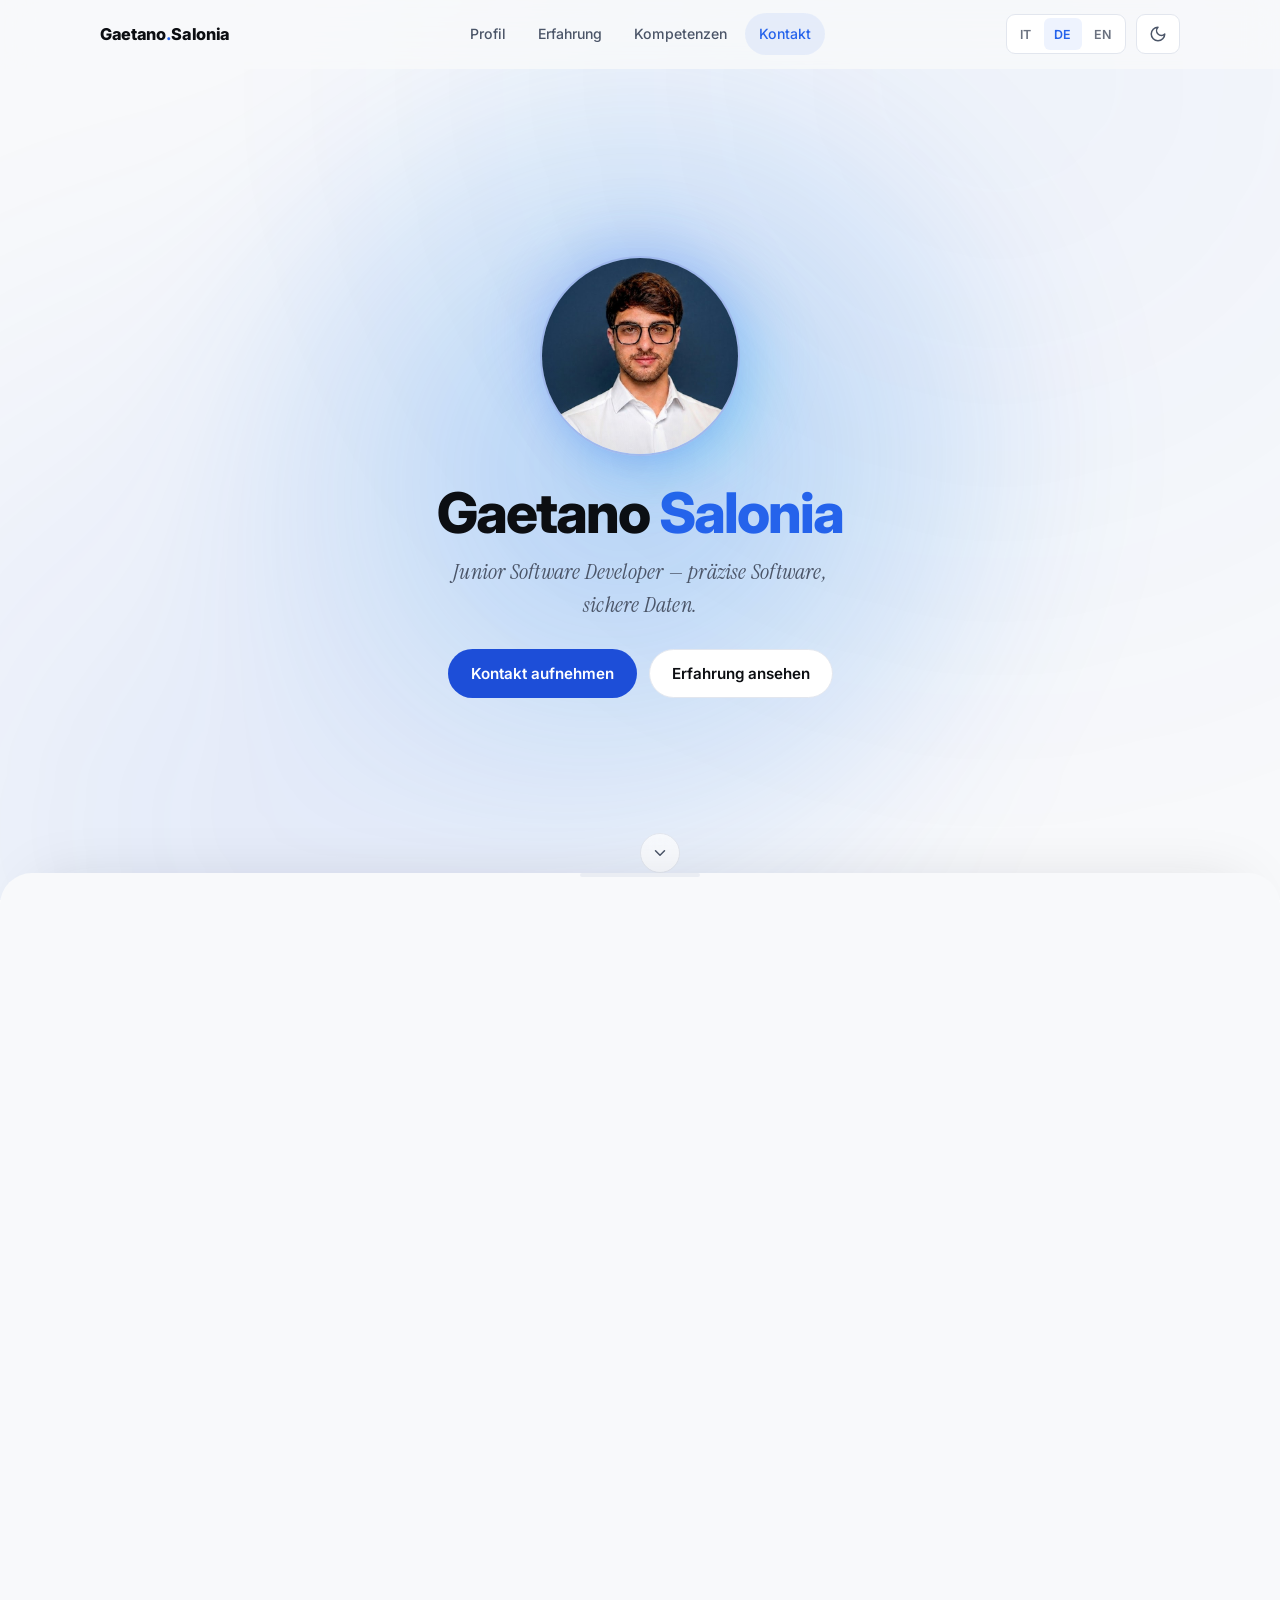
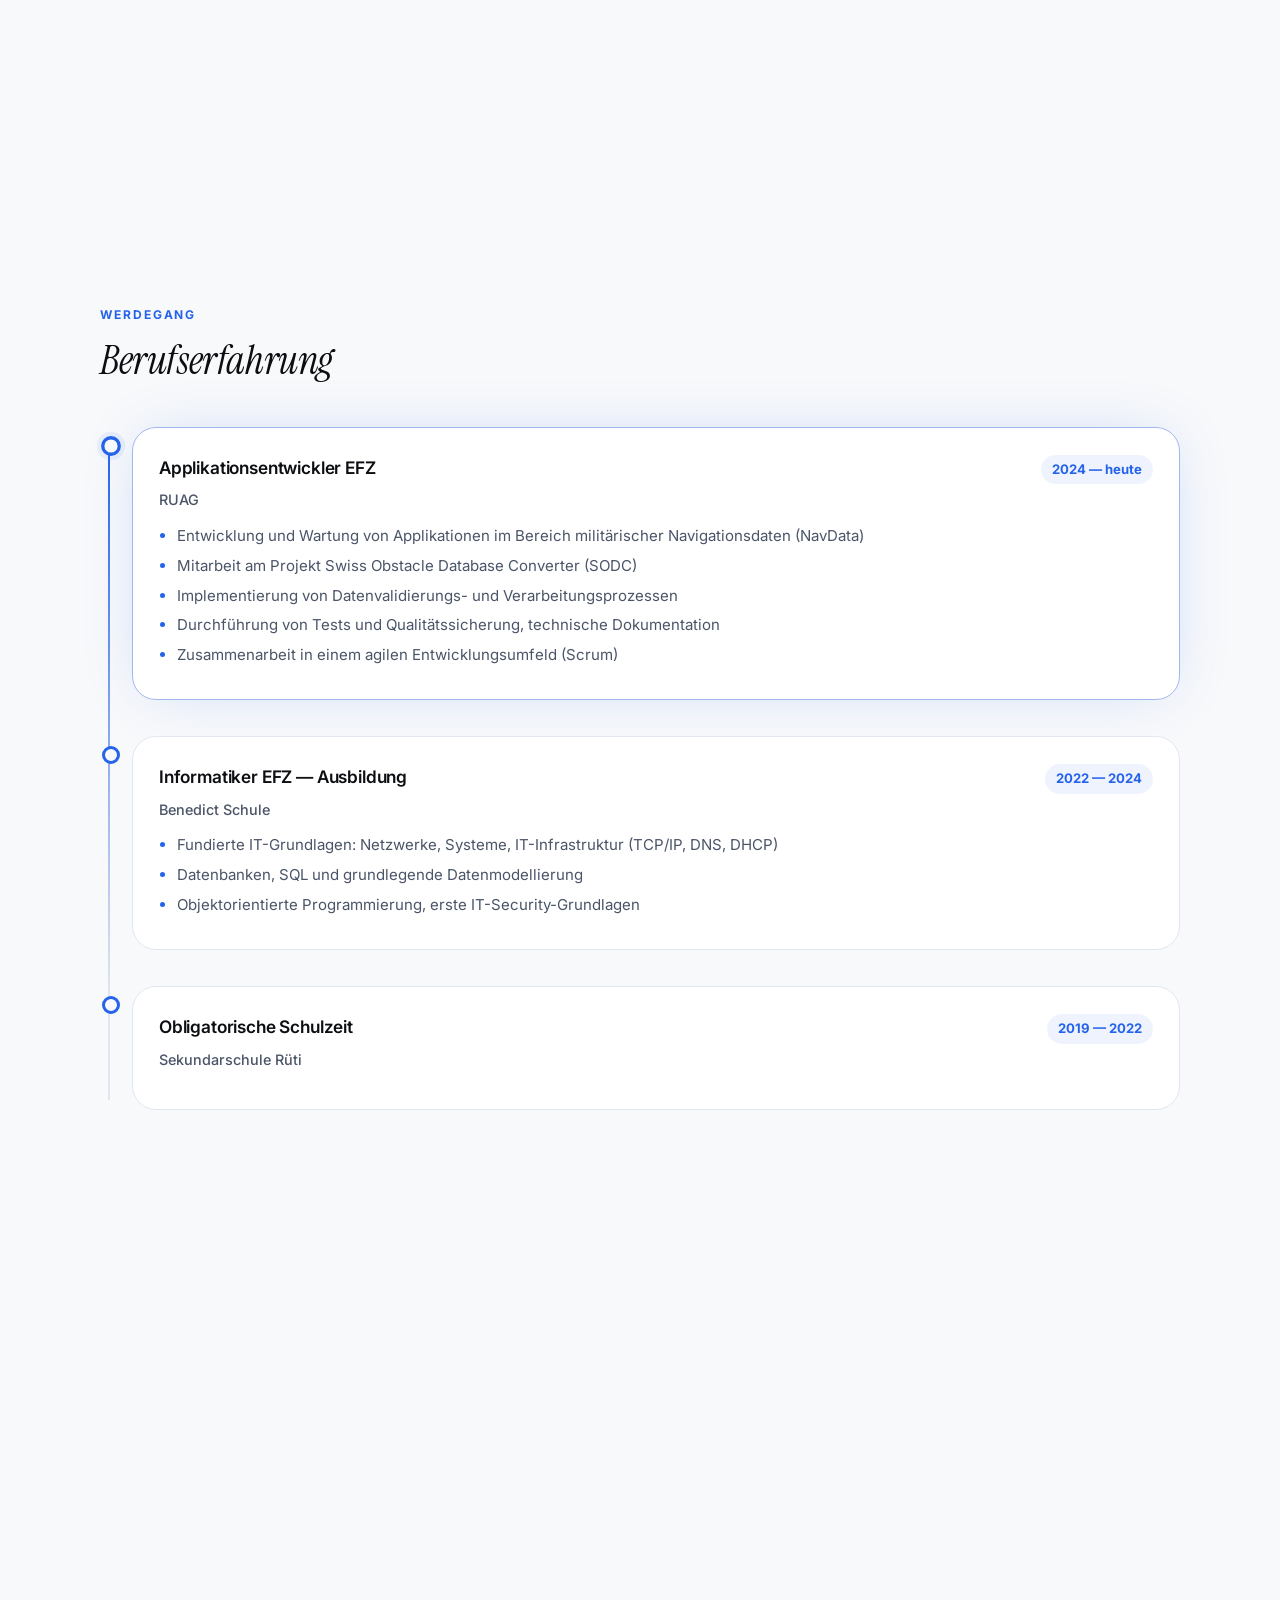
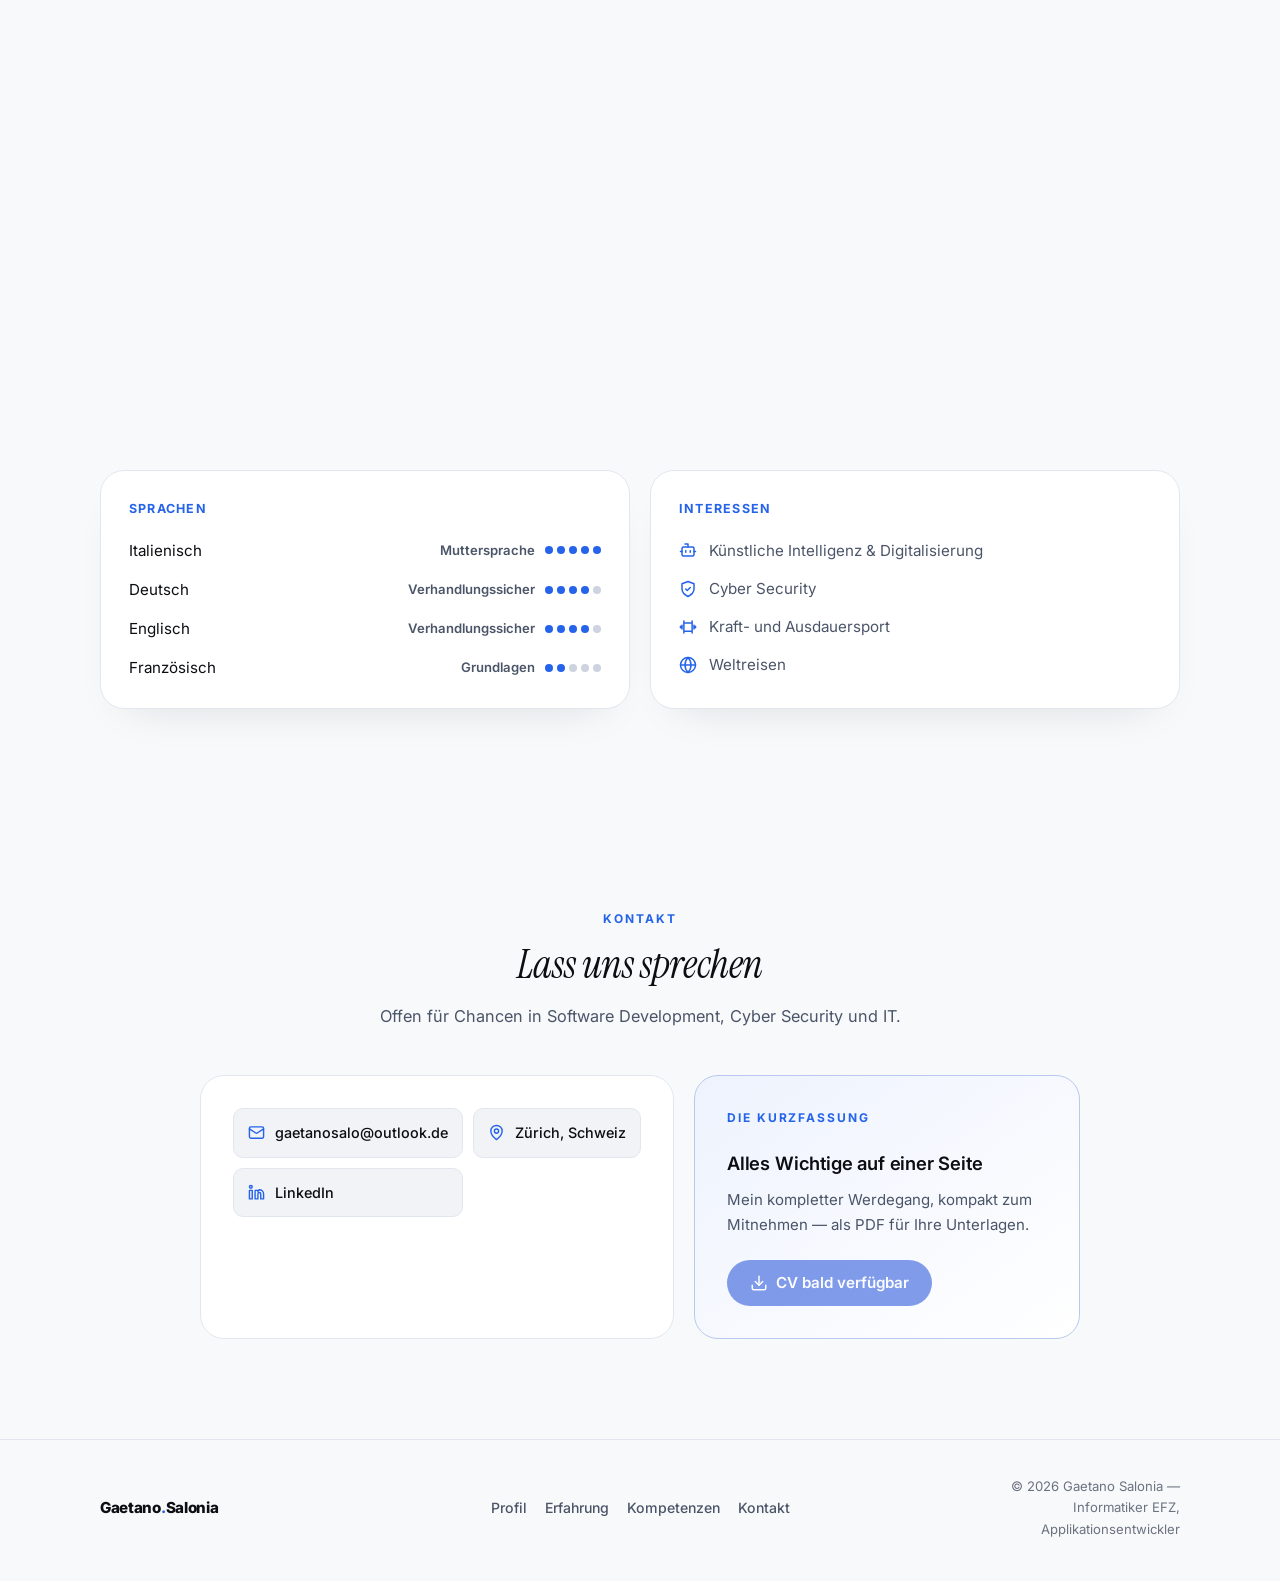
==== commit 8db7c960: "Harden portfolio for production deploy on gasal-portfolio.dev. Add security headers, console easter " ====
--- a/index.html
+++ b/index.html
@@ -3,13 +3,17 @@
 <head>
   <meta charset="UTF-8" />
   <meta name="viewport" content="width=device-width, initial-scale=1.0" />
-  <title>Gaetano Salonia — Applikationsentwickler EFZ</title>
-  <meta name="description" content="Portfolio von Gaetano Salonia, Applikationsentwickler EFZ mit Fokus auf Softwareentwicklung, Datenqualität und Cyber Security." />
-  <meta property="og:title" content="Gaetano Salonia — Applikationsentwickler EFZ" />
+  <title>Gaetano Salonia — Software &amp; Security</title>
+  <meta name="description" content="Portfolio von Gaetano Salonia — Junior Software Developer mit Fokus auf präzise Software, sichere Daten und Cyber Security." />
+  <link rel="canonical" href="https://gasal-portfolio.dev/" />
+  <meta property="og:title" content="Gaetano Salonia — Software &amp; Security" />
   <meta property="og:description" content="Portfolio von Gaetano Salonia — Junior Software Developer mit Fokus auf präzise Software, sichere Daten und Cyber Security." />
   <meta property="og:type" content="website" />
+  <meta property="og:url" content="https://gasal-portfolio.dev/" />
+  <meta property="og:image" content="https://gasal-portfolio.dev/assets/photo-dark.png" />
   <meta property="og:locale" content="de_CH" />
   <meta name="twitter:card" content="summary_large_image" />
+  <meta name="twitter:image" content="https://gasal-portfolio.dev/assets/photo-dark.png" />
   <link rel="icon" href="favicon.svg" type="image/svg+xml" />
   <link rel="preconnect" href="https://fonts.googleapis.com" />
   <link rel="preconnect" href="https://fonts.gstatic.com" crossorigin />
@@ -29,16 +33,16 @@
         <a href="#kontakt" data-i18n="nav.kontakt">Kontakt</a>
       </div>
       <div class="nav-tools">
-        <button class="menu-toggle" id="menuToggle" aria-label="Menü öffnen" aria-expanded="false" aria-controls="menu">
+        <button class="menu-toggle" id="menuToggle" data-i18n-aria="aria.menuOpen" aria-label="Menü öffnen" aria-expanded="false" aria-controls="menu">
           <span class="menu-toggle-bar"></span>
           <span class="menu-toggle-bar"></span>
         </button>
-        <div class="lang-switch" role="group" aria-label="Sprache wählen">
+        <div class="lang-switch" role="group" data-i18n-aria="aria.langSwitch" aria-label="Sprache wählen">
           <button class="lang-btn" data-lang="it">IT</button>
           <button class="lang-btn active" data-lang="de">DE</button>
           <button class="lang-btn" data-lang="en">EN</button>
         </div>
-        <button class="theme-toggle" id="themeToggle" aria-label="Farbschema wechseln">
+        <button class="theme-toggle" id="themeToggle" data-i18n-aria="aria.themeToggle" aria-label="Farbschema wechseln">
           <svg class="icon-sun" xmlns="http://www.w3.org/2000/svg" viewBox="0 0 24 24" fill="none" stroke="currentColor" stroke-width="2" stroke-linecap="round" stroke-linejoin="round"><circle cx="12" cy="12" r="4"/><path d="M12 2v2M12 20v2M4.93 4.93l1.41 1.41M17.66 17.66l1.41 1.41M2 12h2M20 12h2M6.34 17.66l-1.41 1.41M19.07 4.93l-1.41 1.41"/></svg>
           <svg class="icon-moon" xmlns="http://www.w3.org/2000/svg" viewBox="0 0 24 24" fill="none" stroke="currentColor" stroke-width="2" stroke-linecap="round" stroke-linejoin="round"><path d="M12 3a6 6 0 0 0 9 9 9 9 0 1 1-9-9Z"/></svg>
         </button>
@@ -63,7 +67,7 @@
         <a class="btn" href="#erfahrung" data-i18n="hero.btn2">Erfahrung ansehen</a>
       </div>
     </div>
-    <a class="hero-scroll reveal" href="#profil" aria-label="Nach unten scrollen" style="--reveal-delay: 280ms;">
+    <a class="hero-scroll reveal" href="#profil" data-i18n-aria="aria.scrollDown" aria-label="Nach unten scrollen" style="--reveal-delay: 280ms;">
       <svg xmlns="http://www.w3.org/2000/svg" viewBox="0 0 24 24" fill="none" stroke="currentColor" stroke-width="2" stroke-linecap="round" stroke-linejoin="round"><path d="m6 9 6 6 6-6"/></svg>
     </a>
   </header>
@@ -263,15 +267,11 @@
             <svg xmlns="http://www.w3.org/2000/svg" viewBox="0 0 24 24" fill="none" stroke="currentColor" stroke-width="2" stroke-linecap="round" stroke-linejoin="round"><rect width="20" height="16" x="2" y="4" rx="2"/><path d="m22 7-8.97 5.7a1.94 1.94 0 0 1-2.06 0L2 7"/></svg>
             <span>gaetanosalo@outlook.de</span>
           </a>
-          <a href="tel:+41762705307">
-            <svg xmlns="http://www.w3.org/2000/svg" viewBox="0 0 24 24" fill="none" stroke="currentColor" stroke-width="2" stroke-linecap="round" stroke-linejoin="round"><path d="M22 16.92v3a2 2 0 0 1-2.18 2 19.79 19.79 0 0 1-8.63-3.07 19.5 19.5 0 0 1-6-6 19.79 19.79 0 0 1-3.07-8.67A2 2 0 0 1 4.11 2h3a2 2 0 0 1 2 1.72 12.84 12.84 0 0 0 .7 2.81 2 2 0 0 1-.45 2.11L8.09 9.91a16 16 0 0 0 6 6l1.27-1.27a2 2 0 0 1 2.11-.45 12.84 12.84 0 0 0 2.81.7A2 2 0 0 1 22 16.92z"/></svg>
-            <span>076 270 53 07</span>
-          </a>
           <a href="https://maps.google.com/?q=Z%C3%BCrich" target="_blank" rel="noopener">
             <svg xmlns="http://www.w3.org/2000/svg" viewBox="0 0 24 24" fill="none" stroke="currentColor" stroke-width="2" stroke-linecap="round" stroke-linejoin="round"><path d="M20 10c0 6-8 12-8 12s-8-6-8-12a8 8 0 0 1 16 0Z"/><circle cx="12" cy="10" r="3"/></svg>
             <span data-i18n="contact.location">Zürich, Schweiz</span>
           </a>
-          <a href="https://www.linkedin.com/in/gaetano-salonia" target="_blank" rel="noopener">
+          <a href="https://www.linkedin.com/in/gaetano-salonia-7802022b3" target="_blank" rel="noopener">
             <svg xmlns="http://www.w3.org/2000/svg" viewBox="0 0 24 24" fill="none" stroke="currentColor" stroke-width="2" stroke-linecap="round" stroke-linejoin="round"><path d="M16 8a6 6 0 0 1 6 6v7h-4v-7a2 2 0 0 0-2-2 2 2 0 0 0-2 2v7h-4V9h4v1.5A6 6 0 0 1 16 8z"/><rect width="4" height="12" x="2" y="9"/><circle cx="4" cy="4" r="2"/></svg>
             <span>LinkedIn</span>
           </a>
@@ -281,10 +281,10 @@
         <div class="eyebrow" data-i18n="cv.eyebrow">Die Kurzfassung</div>
         <h3 data-i18n="cv.title">Alles Wichtige auf einer Seite</h3>
         <p data-i18n="cv.text">Mein kompletter Werdegang, kompakt zum Mitnehmen — als PDF für Ihre Unterlagen.</p>
-        <a class="btn primary" href="cv-gaetano-salonia.pdf" download>
+        <button class="btn primary btn--disabled" id="cvDownload" aria-disabled="true" tabindex="-1">
           <svg xmlns="http://www.w3.org/2000/svg" viewBox="0 0 24 24" fill="none" stroke="currentColor" stroke-width="2" stroke-linecap="round" stroke-linejoin="round"><path d="M21 15v4a2 2 0 0 1-2 2H5a2 2 0 0 1-2-2v-4"/><polyline points="7 10 12 15 17 10"/><line x1="12" x2="12" y1="15" y2="3"/></svg>
-          <span data-i18n="cv.btn">CV herunterladen (PDF)</span>
-        </a>
+          <span data-i18n="cv.btnSoon">CV bald verfügbar</span>
+        </button>
       </div>
     </div>
   </section>
--- a/css/styles.css
+++ b/css/styles.css
@@ -323,6 +323,25 @@
 
     .btn.primary:hover { box-shadow: 0 12px 28px -12px var(--color-accent-strong); }
 
+    .btn--disabled,
+    .btn--disabled:hover,
+    .btn--disabled:active {
+      opacity: 0.55;
+      cursor: not-allowed;
+      transform: none;
+      box-shadow: none;
+      pointer-events: none;
+    }
+
+    body.konami-active .hero-bg::before {
+      animation: konami-pulse 0.6s ease-in-out 3;
+    }
+
+    @keyframes konami-pulse {
+      0%, 100% { filter: brightness(1); }
+      50% { filter: brightness(1.4) hue-rotate(30deg); }
+    }
+
     .hero-scroll {
       position: absolute;
       bottom: 28px;
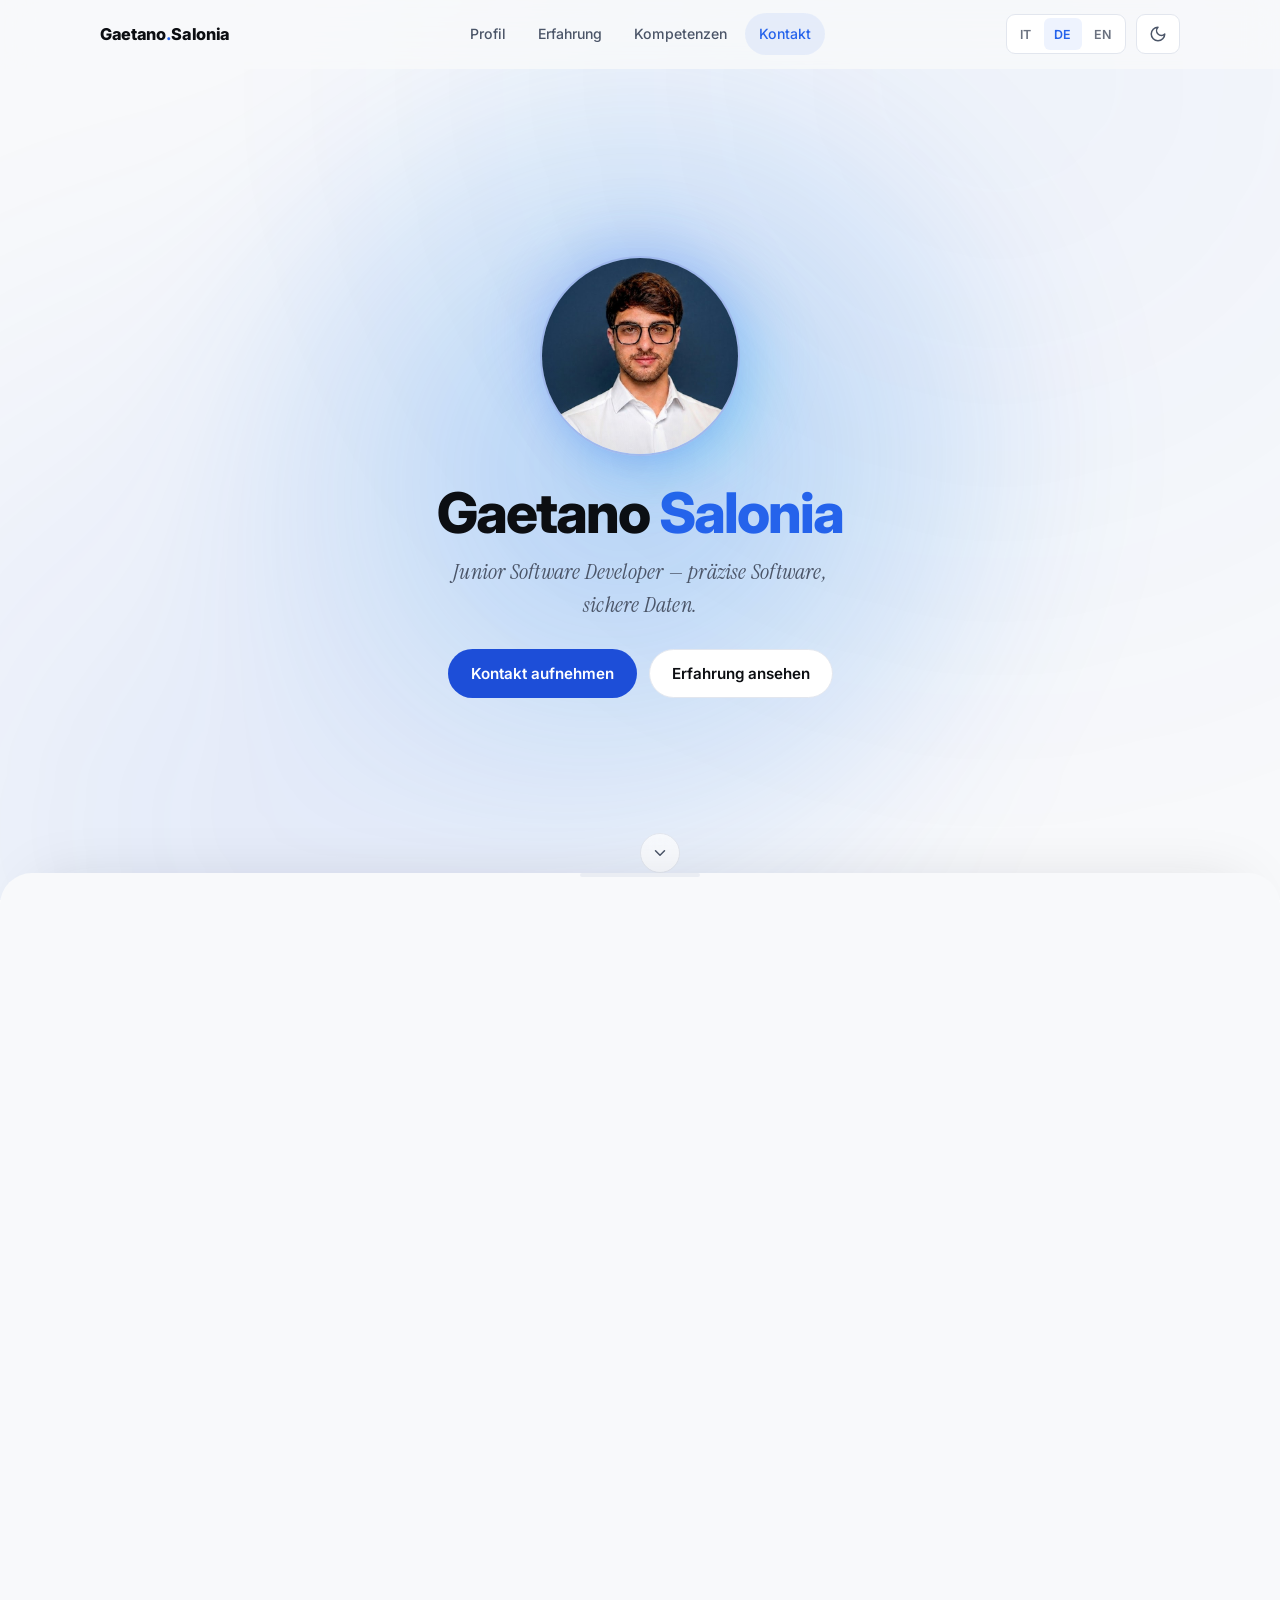
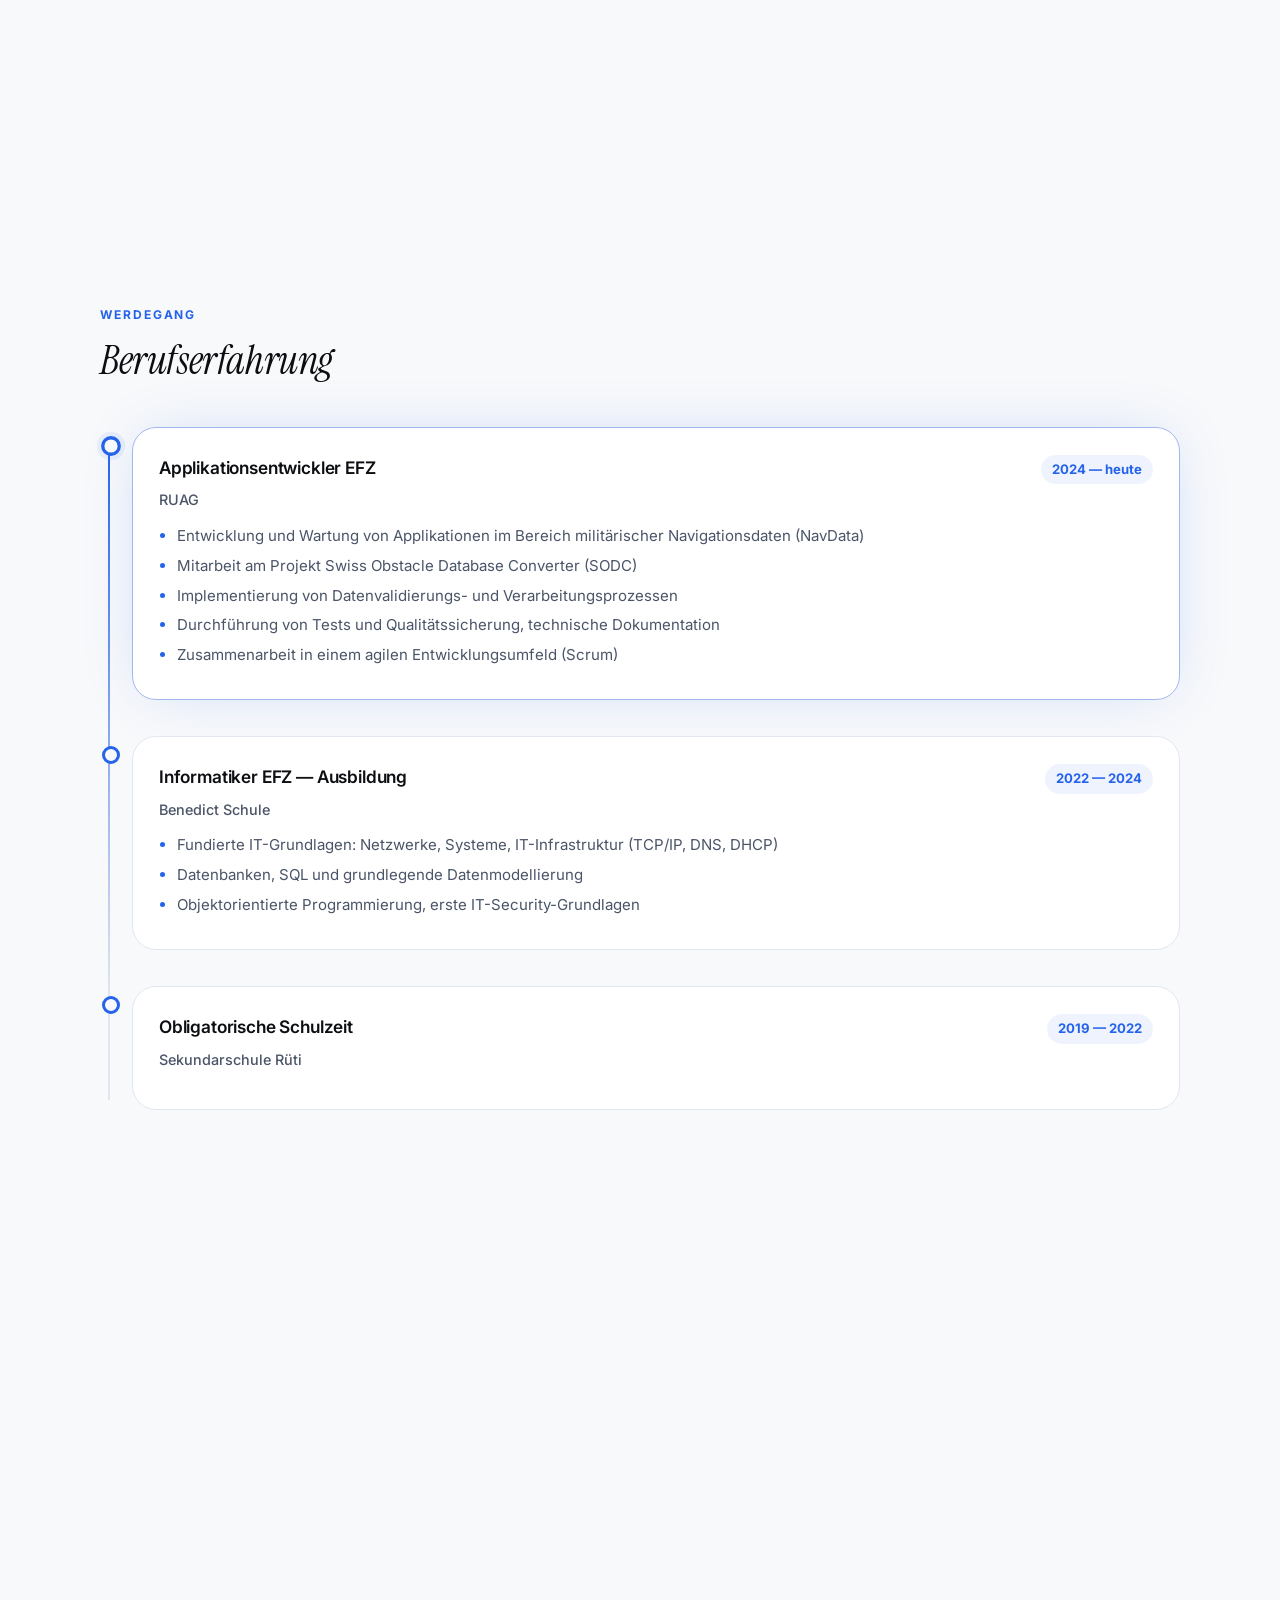
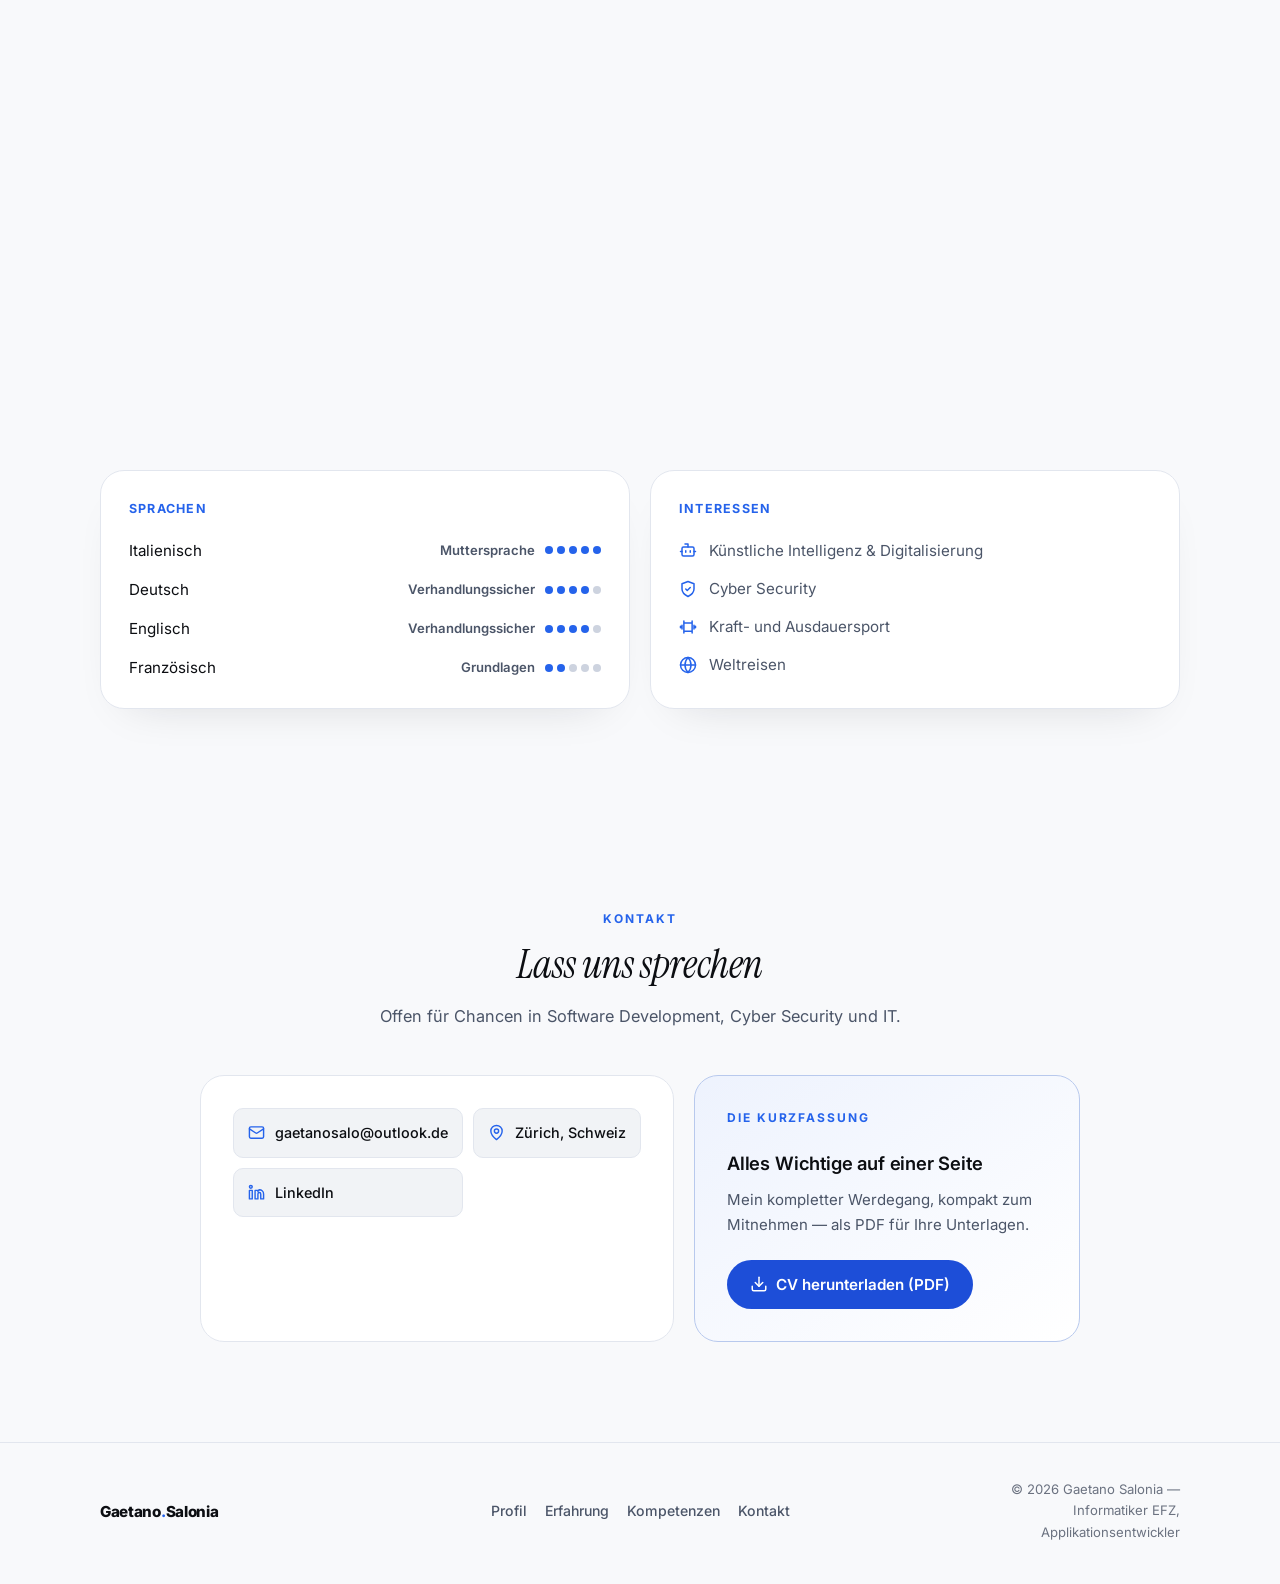
==== commit 46a478d0: "Add CV PDF and enable download button. Co-authored-by: Cursor <cursoragent@cursor.com>" ====
--- a/index.html
+++ b/index.html
@@ -281,10 +281,10 @@
         <div class="eyebrow" data-i18n="cv.eyebrow">Die Kurzfassung</div>
         <h3 data-i18n="cv.title">Alles Wichtige auf einer Seite</h3>
         <p data-i18n="cv.text">Mein kompletter Werdegang, kompakt zum Mitnehmen — als PDF für Ihre Unterlagen.</p>
-        <button class="btn primary btn--disabled" id="cvDownload" aria-disabled="true" tabindex="-1">
+        <a class="btn primary" id="cvDownload" href="assets/CV-GaetanoSalonia.pdf" download="CV-GaetanoSalonia.pdf">
           <svg xmlns="http://www.w3.org/2000/svg" viewBox="0 0 24 24" fill="none" stroke="currentColor" stroke-width="2" stroke-linecap="round" stroke-linejoin="round"><path d="M21 15v4a2 2 0 0 1-2 2H5a2 2 0 0 1-2-2v-4"/><polyline points="7 10 12 15 17 10"/><line x1="12" x2="12" y1="15" y2="3"/></svg>
-          <span data-i18n="cv.btnSoon">CV bald verfügbar</span>
-        </button>
+          <span data-i18n="cv.btn">CV herunterladen (PDF)</span>
+        </a>
       </div>
     </div>
   </section>
